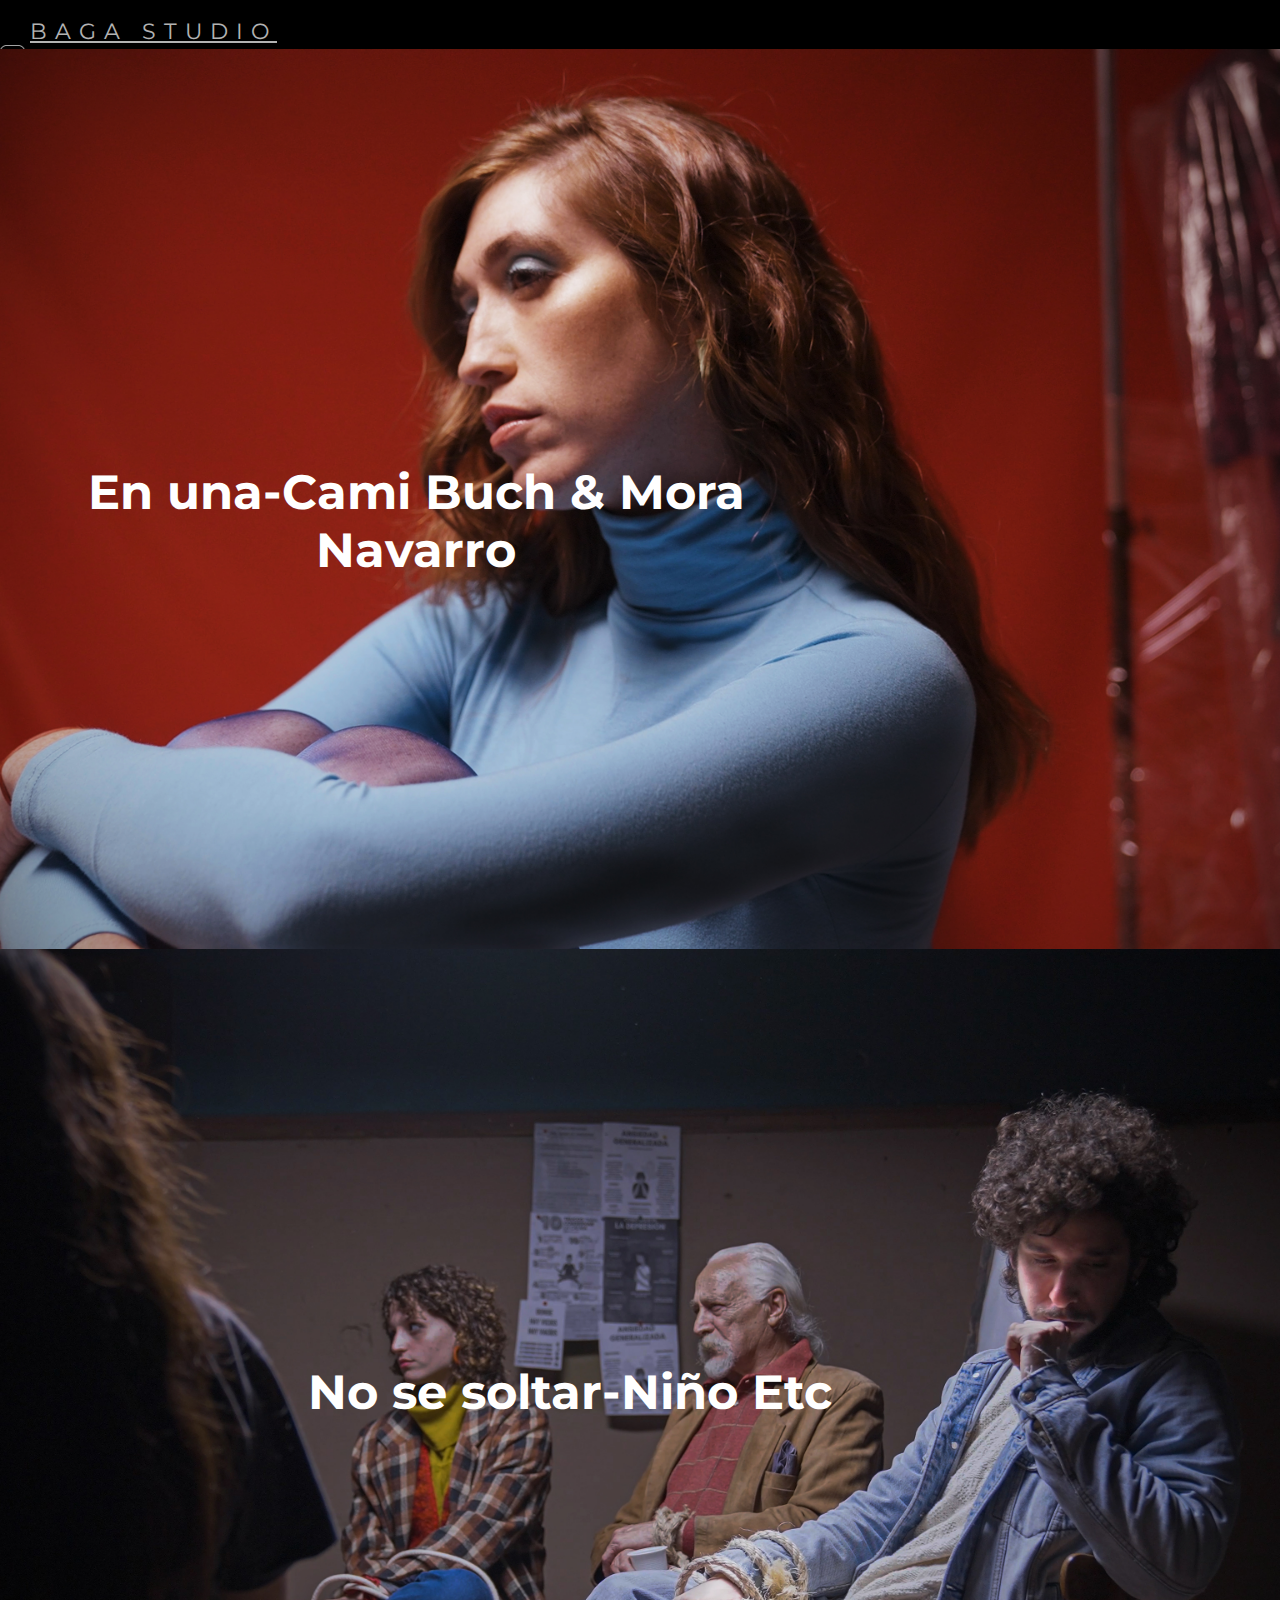
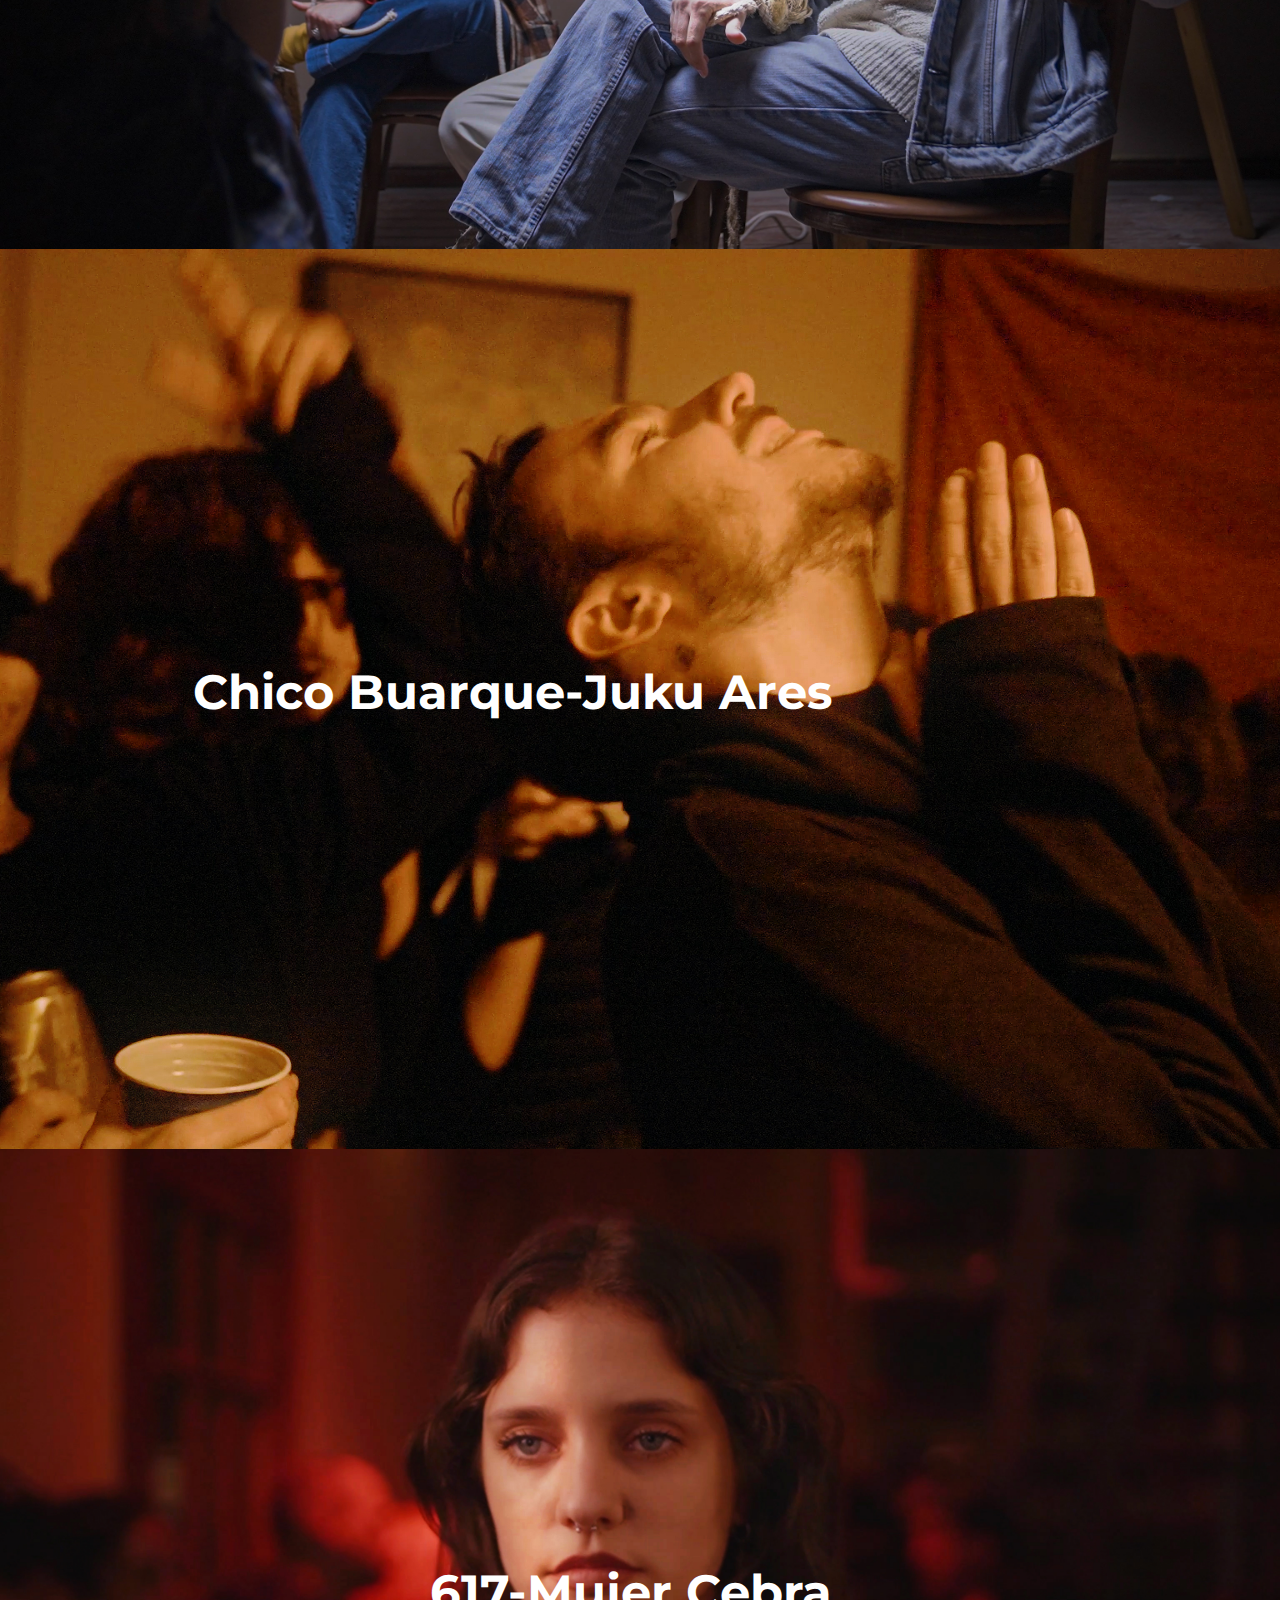
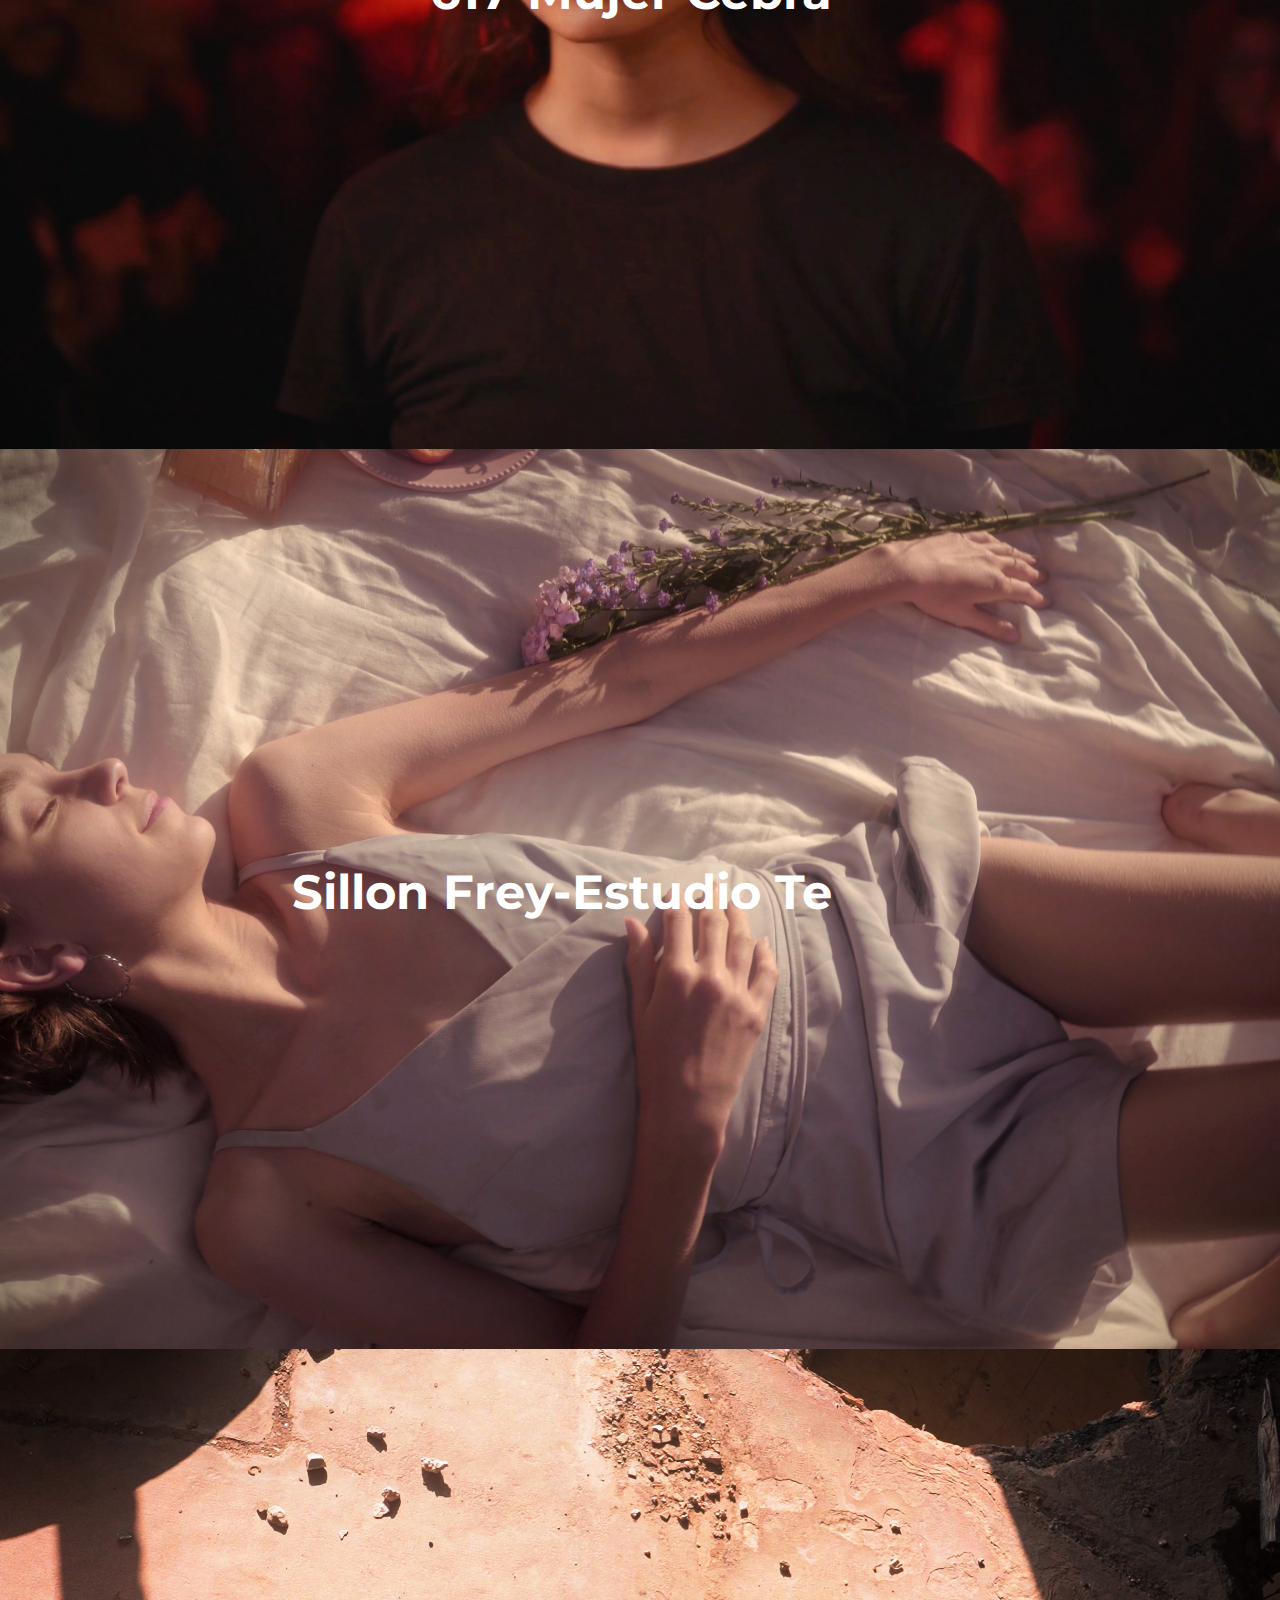
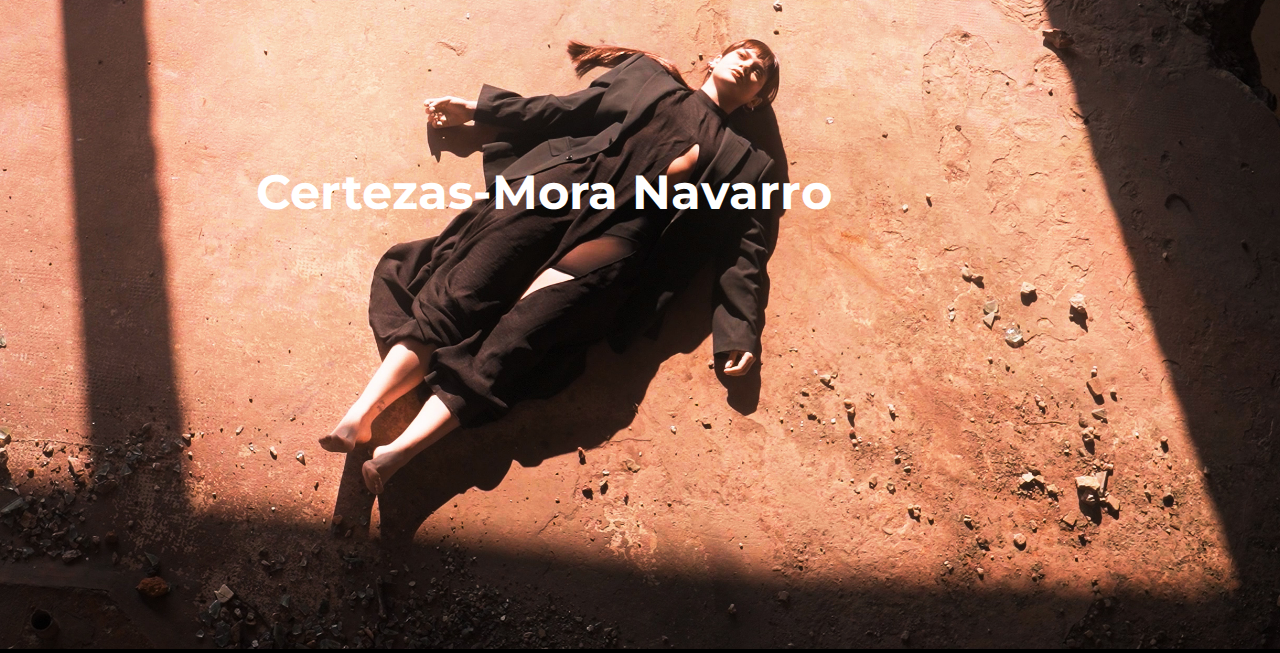
==== index.html @ 222ae303 "menu hr color size" ====
<!DOCTYPE html>
<html lang="en">

<head>
    <meta charset="UTF-8">
    <meta http-equiv="X-UA-Compatible" content="IE=edge">
    <meta name="viewport" content="width=device-width, initial-scale=1.0">
    <link href="https://cdn.jsdelivr.net/npm/bootstrap@5.1.3/dist/css/bootstrap.min.css" rel="stylesheet"
        integrity="sha384-1BmE4kWBq78iYhFldvKuhfTAU6auU8tT94WrHftjDbrCEXSU1oBoqyl2QvZ6jIW3" crossorigin="anonymous">
    <link rel="preconnect" href="https://fonts.googleapis.com">
    <link rel="preconnect" href="https://fonts.gstatic.com" crossorigin>
    <link href="https://cdn.jsdelivr.net/npm/bootstrap@5.1.3/dist/css/bootstrap.min.css" rel="stylesheet"
        integrity="sha384-1BmE4kWBq78iYhFldvKuhfTAU6auU8tT94WrHftjDbrCEXSU1oBoqyl2QvZ6jIW3" crossorigin="anonymous">

    <link rel="shortcut icon" href="./imagenes/BagaStudio_logo.png" type="image/x-icon">


    <link
        href="https://fonts.googleapis.com/css2?family=Macondo&family=Oswald:wght@200&family=Permanent+Marker&display=swap"
        rel="stylesheet">
    <link rel="preconnect" href="https://fonts.googleapis.com">
    <link rel="preconnect" href="https://fonts.gstatic.com" crossorigin>
    <link
        href="https://fonts.googleapis.com/css2?family=Josefin+Sans:ital,wght@0,100;0,200;0,300;0,500;0,600;0,700;1,100;1,200;1,300;1,400;1,500;1,600;1,700&family=Montserrat:wght@300&display=swap"
        rel="stylesheet">
    <link rel="stylesheet" href="./css/styles.css">



    <title>Baga Studio | Inicio </title>


    <img src="" alt="">

</head>

<body id="index__container__general" class="cuerpo">


    <div class="navBar" id="navBar__index">
        <nav class="navbar navbar-light  fixed-top">
            <div class="container-fluid ">
                <div>
                    <a id="anchor__bagaStudio__logo" class="navbar-brand baga font" href="./index.html">BAGA STUDIO</a>
                </div>

                <div class="derecha">
                    <a href="https://www.instagram.com/bagastuddio/" class="logo__insatagram__navbar" target="new"
                        title="Instagram Baga"><img src="./imagenes/instagram_logo.png" alt="Instagram" width="25"
                            height="25"></a>
                    <button class="navbar-toggler" type="button" data-bs-toggle="offcanvas"
                        data-bs-target="#offcanvasNavbar" aria-controls="offcanvasNavbar">
                        <span class="navbar-toggler-icon"></span>
                    </button>
                </div>
                <div class="offcanvas offcanvas-end" tabindex="-1" id="offcanvasNavbar"
                    aria-labelledby="offcanvasNavbarLabel">
                    <div id="btn-close__contenedor" class="offcanvas-header">

                        <button type="button" class="btn-close text-reset" data-bs-dismiss="offcanvas"
                            aria-label="Close"></button>
                    </div>
                    <div class="offcanvas-body">
                        <ul class="navbar-nav justify-content-end flex-grow-1 pe-3">
                            <li class="nav-item">
                                <a class="nav-link active text-underline-hover" aria-current="page"
                                    href="./index.html">Home</a>
                            </li>
                            <li class="nav-item">
                                <a class="nav-link active" href="./pages/works.html">Clips</a>
                            </li>
                            <li class="nav-item"><a class="nav-link active" href="./pages/shortfilms.html">Shotfilms</a>

                            </li>
                            <li class="nav-item">
                                <a class="nav-link active" href="./pages/aboutus.html">About Us</a>
                            </li>
                            <li class="nav-item">
                                <a class="nav-link active" href="./pages/contacto.html">Contact</a>
                            </li>
                        </ul>
                    </div>
                </div>
            </div>
        </nav>
    </div>







    <div id="carouselExampleControls" class="carousel slide container-fluid  carrousel__index__desaparecerMobile"
        data-bs-ride="carousel">
        <div id="index__carousel__container" class="carousel-inner">

            <div id="index__cards__container">

                <div id="index__imagenCarrousel__container" class="carousel-item active index__imagen__carrousel  ">
                    <img id="index__imagen__carrousel" src="./imagenesIndex/1-camibuch.jpg" alt="...">
                    <div id="carrouselItem__1">
                        <h5>En una-Cami Buch & Mora Navarro</h5>

                    </div>
                </div>


            </div>
        </div>


        <button class="carousel-control-prev" type="button" data-bs-target="#carouselExampleControls"
            data-bs-slide="prev">
            <span class="carousel-control-prev-icon" aria-hidden="true"></span>
            <span class="visually-hidden">Previous</span>
        </button>

        <button class="carousel-control-next" type="button" data-bs-target="#carouselExampleControls"
            data-bs-slide="next">
            <span class="carousel-control-next-icon" aria-hidden="true"></span>
            <span class="visually-hidden">Next</span>
        </button>
    </div>


    <!--Pagina del index para formato mobile-->

    <div class="index__mobileMain__container IndexexistoSoloParaMobile">
        <div class="index__logoMobile__container">
            <h1>BAGA STUDIO</h1>
        </div>

        <div class="index__mainMobile__container">
            <div>
                <hr size=6 class="index__menu__hr">
                <a href="./pages/works.html">
                    <p>CLIPS</p>
                </a>
                <hr size=6 class="index__menu__hr">
                <a href="./pages/shortfilms.html">
                    <p>SHORTFILMS</p>
                </a>
                <hr size=6 class="index__menu__hr">
                <a href="./pages/aboutus.html">
                    <p>ABOUT US</p>
                </a>
                <hr size=6 class="index__menu__hr">
                <a href="./pages/contacto.html">
                    <p>CONTACT</p>
                </a>
                <hr size=6 class="index__menu__hr">
                <div>
                    <div class="index_redesMobile_container-derecha">
                        <a href="https://www.instagram.com/bagastuddio/" class="logo_insatagramMobile_footer"
                            target="new" title="Instagram Baga"><img src="./imagenes/instagram_logo.png" alt="Instagram"
                                width="40" height="40"></a>
                    </div>
                </div>
            </div>
        </div>


    </div>


    <!--
<div id="carouselExampleControls" class="carousel slide" data-bs-ride="carousel">

        <div class="carousel-inner">
            <div  class="carousel-item active">
                <img src="./imagenes/EN UNA SIN SYNTH.00_08_26_02.Still004.jpg" class="d-block w-100 imagenes" alt="...">
                <div id="carrouselItem__1" class="carousel-caption d-none d-md-block ">
                    <div>
                        <h5><strong>En Una</strong></h5>
                        <p><em>Camila Buch</em></p>
                    </div>
                </div>
            </div>

            <div  class="carousel-item">
                <img src="./imagenes/C1843S03.00_04_03_23.Still058.jpg" class="d-block w-100 imagenes" alt="...">
                <div id="carrouselItem__2" class="carousel-caption d-none d-md-block ">
                    <h5><strong>Niño Etc</strong></h5>
                    <p><em>No se soltar</em> </p>
                </div>
            </div>

            <div  class="carousel-item">
                <img src="./imagenes/C1479_1.00_05_27_10.Still036.jpg" class="d-block w-100 imagenes" alt="...">
                <div id="carrouselItem__3" class="carousel-caption d-none d-md-block ">
                    <h5><strong class="textoimg">Atajo</strong></h5>
                    <p><em></em>Short Film</p>
                </div>
            </div>

            <div  class="carousel-item">
                <img src="./imagenes/WhatsApp Audio 2022-07-13 at 7.25.17 PM.00_01_22_21.Still043.jpg" class="d-block w-100 imagenes" alt="...">
                <div id="carrouselItem__4" class="carousel-caption d-none d-md-block ">

                    <h5><strong class="textoimg">Juku Ares</strong></h5>
                    <p><em>Chico Buarque</em></p>
                </div>
            </div>

            <div  class="carousel-item">
                <img src="./imagenes/MUJERCEBRA_CC3.00_00_01_10.Still001.jpg" class="d-block w-100 imagenes" alt="...">
                <div id="carrouselItem__5" class="carousel-caption d-none d-md-block ">

                    <h5><strong class="textoimg">Mujer Cebra</strong></h5>
                    <p><em>617</em></p>
                </div>
            </div>

            <div  class="carousel-item">
                <img src="./imagenes/y2mate.com - Gramatik  Muy Tranquilo Street Bangerz Vol 3_480p.00_00_31_18.Imagen fija012.jpg" class="d-block w-100 imagenes" alt="...">
                <div id="carrouselItem__6" class="carousel-caption d-none d-md-block ">

                    <h5><strong class="textoimg">Estudio Té</strong></h5>
                    <p><em>Sillon Frey</em></p>
                </div>
            </div>

            <div  class="carousel-item">
                <img src="./imagenes/IMG_6786.jpeg" class="d-block w-100 imagenes" alt="...">
                <div id="carrouselItem__7" class="carousel-caption d-none d-md-block ">

                    <h5><strong class="textoimg">Mora Navaro</strong></h5>
                    <p><em>Certezas</em></p>
                </div>
            </div>

        </div>

        <button class="carousel-control-prev" type="button" data-bs-target="#carouselExampleControls"
            data-bs-slide="prev">
            <span id="index__flechaIzquierda__carrousel" class="carousel-control-prev-icon" aria-hidden="true"></span>
            <span class="visually-hidden">Previous</span>
        </button>
        <button class="carousel-control-next" type="button" data-bs-target="#carouselExampleControls"
            data-bs-slide="next">
            <span id="index__flechaDerecha__carrousel" class="carousel-control-next-icon" aria-hidden="true"></span>
            <span class="visually-hidden">Next</span>
        </button>
    </div>




    -->

    <script src="https://cdn.jsdelivr.net/npm/bootstrap@5.1.3/dist/js/bootstrap.bundle.min.js"
        integrity="sha384-ka7Sk0Gln4gmtz2MlQnikT1wXgYsOg+OMhuP+IlRH9sENBO0LRn5q+8nbTov4+1p"
        crossorigin="anonymous"></script>
    <script src="./js/main.js"></script>
</body>

</html>
---- css/styles.css ----
@charset "UTF-8";
/*GENERALES*/
/*flechas del carousel*/
.works__container {
  position: relative;
  display: grid;
  grid-template-columns: 1fr;
  grid-template-rows: 0.05fr 0.05fr 1.5fr 0.05fr;
  grid-auto-columns: 1fr;
  gap: 0px 0px;
  grid-auto-flow: row;
  grid-template-areas: "navBar" "works__nombresDeArtistas__container" "works__imagenes__container" "works__footer";
}

.shortfilms__container {
  display: grid;
  grid-template-columns: 1fr;
  grid-template-rows: 0.3fr 0.3fr 2.5fr;
  grid-auto-columns: 1fr;
  gap: 0px 0px;
  grid-auto-flow: row;
  grid-template-areas: "navBar__container" "shortfilms__title__container" "shortfilms__videos__container";
}

.navBar__container {
  grid-area: navBar__container;
}

.shortfilms__title__container {
  grid-area: shortfilms__title__container;
}

.shortfilms__videos__container {
  display: grid;
  grid-template-columns: 2.5fr;
  grid-template-rows: 1fr 1fr;
  gap: 0px 0px;
  grid-auto-flow: row;
  grid-template-areas: "shortfilms__video1__container" "shortfilms__video2__container";
  grid-area: shortfilms__videos__container;
  justify-items: center;
}

.shortfilms__video1__container {
  display: grid;
  grid-template-columns: 1fr 1fr 1fr;
  grid-template-rows: 1fr 1fr 1fr;
  gap: 0px 0px;
  grid-auto-flow: row;
  grid-template-areas: "video1__image__container video1__image__container video1__image__container" "video1__image__container video1__image__container video1__image__container" "video1__sinopsis__container video1__sinopsis__container video1__sinopsis__container";
  grid-area: shortfilms__video1__container;
}

.video1__image__container {
  grid-area: video1__image__container;
}

.video1__sinopsis__container {
  grid-area: video1__sinopsis__container;
}

.shortfilms__video2__container {
  display: grid;
  grid-template-columns: 1fr 1fr 1fr;
  grid-template-rows: 1fr 1fr 1fr;
  gap: 0px 0px;
  grid-auto-flow: row;
  grid-template-areas: "video2__image__container video2__image__container video2__image__container" "video2__image__container video2__image__container video2__image__container" "video2__sinopsis__container video2__sinopsis__container video2__sinopsis__container";
  grid-area: shortfilms__video2__container;
}

.video2__image__container {
  grid-area: video2__image__container;
}

.video2__sinopsis__container {
  grid-area: video2__sinopsis__container;
}

.shortfilms__margin__left {
  grid-area: shortfilms__margin__left;
}

.shortfilms__margin__right {
  grid-area: shortfilms__margin__right;
}

.navbar-light .navbar-toggler {
  border-color: transparent;
}

.navbar-toggler:focus {
  text-decoration: none;
  outline: 0;
  box-shadow: 0 0 0 0.0rem;
}

.offcanvas {
  position: fixed;
  bottom: 0;
  z-index: 1045;
  display: flex;
  flex-direction: column;
  max-width: 100%;
  visibility: hidden;
  background-color: rgba(0, 0, 0, 0.01);
  background-clip: padding-box;
  outline: 0;
  transition: transform .3s ease-in-out;
}

.navbar-nav {
  align-items: flex-end;
}

.fondo {
  background-color: black;
}

.offcanvas-end {
  border-left: none;
}

.offcanvas-backdrop.show {
  opacity: .9;
}

.derecha {
  display: flex;
  align-items: center;
}

.navbar-brand {
  z-index: 100;
}

.navbar {
  background-color: black;
  opacity: 70%;
}

#btn-close__contenedor {
  position: relative;
}

#index__imagenCarrousel__container {
  position: relative;
}

#index__imagenCarrousel__container div {
  position: absolute;
  top: 46%;
  right: 35%;
  text-align: center;
  cursor: pointer;
}

#carouselExampleControls {
  margin-top: -25px;
  padding: 0;
}

#index__cards__container {
  margin: 0;
  padding: 0;
  width: 100vw;
  height: 100vh;
}

#index__imagenCarrousel__container {
  width: 100vw;
  height: 100vh;
  margin-top: 0;
}

#index__imagen__carrousel {
  width: 100%;
  height: 100%;
  object-fit: cover;
}

.carousel-caption {
  position: absolute;
  right: 15%;
  bottom: 1.25rem;
  left: 38%;
  top: 38%;
  padding-top: 1.25rem;
  padding-bottom: 10.12rem;
  text-align: center;
  cursor: pointer;
  width: 25%;
  height: 15%;
}

.cuerpo {
  background-color: black;
}

.works__nombresDeArtistas__container {
  display: flex;
  justify-content: center;
  align-items: baseline;
  grid-area: works__nombresDeArtistas__container;
}

.works__nombresDeArtistas__container div {
  width: 40%;
  margin-top: 60px;
  margin-bottom: 20px;
}

.works__coversVideos__container {
  grid-area: works__coversVideos__container;
  display: flex;
  flex-wrap: wrap;
}

#imagenes__container {
  display: flex;
  flex-wrap: wrap;
  justify-content: center;
  align-items: center;
}

.centrar__imagenes__container {
  display: flex;
  flex-wrap: wrap;
  justify-content: center;
  align-items: center;
}

.card__container {
  width: 50%;
  height: 300px;
  background-color: black;
  position: relative;
  border: solid black 1px;
  cursor: pointer;
}

.card__info {
  position: absolute;
  top: 45%;
  right: 40%;
  cursor: pointer;
  text-align: center;
  width: 60%;
}

.video__container {
  position: relative;
}

.works__footer {
  color: black;
  text-align: center;
}

.shortFilms__body {
  position: relative;
}

.shortfilms__carrousel__container {
  position: absolute;
  width: 85%;
  top: 12%;
  right: 6%;
}

.shortfilms__container {
  background-color: black;
}

.shortfilms__video1__container {
  display: flex;
  flex-direction: column;
  position: relative;
  width: 90%;
  background: url("../imagenes/dark-circles.png");
  border-radius: 10px;
  margin-bottom: 50px;
}

.video1__image__container {
  display: flex;
  justify-content: center;
  align-items: center;
  width: 100%;
  cursor: pointer;
}

.video1__image__container img:hover {
  opacity: 40%;
  transition: ease-in-out 0.7s;
}

.shortfilms__premios__container {
  display: flex;
  justify-content: space-between;
  align-items: center;
  position: absolute;
  top: 0%;
  left: 2%;
  width: 95%;
}

.video1__titulo__container {
  position: absolute;
  top: 60%;
  right: 82%;
  letter-spacing: 5px;
}

.video1__sinopsis__container {
  display: flex;
  justify-content: center;
  align-items: center;
  margin-top: 30px;
  margin-bottom: 30px;
}

.video1__sinopsis__container p {
  width: 80%;
  color: gainsboro;
  font-family: "Montserrat";
  text-align: center;
  margin-top: 20px;
}

.shortfilms__video2__container {
  display: flex;
  flex-direction: column;
  position: relative;
  width: 90%;
  background: url("../imagenes/dark-circles.png");
  border-radius: 10px;
}

.video2__image__container {
  display: flex;
  justify-content: center;
  align-items: center;
  width: 100%;
  cursor: pointer;
}

.video2__image__container img:hover {
  opacity: 40%;
  transition: ease-in-out 0.7s;
}

.video2__titulo__container {
  position: absolute;
  top: 55%;
  right: 90%;
  letter-spacing: 5px;
}

.video2__sinopsis__container {
  display: flex;
  justify-content: center;
  align-items: center;
  margin-top: 20px;
  margin-bottom: 20px;
}

.video2__sinopsis__container p {
  width: 80%;
  color: gainsboro;
  font-family: "Montserrat";
  text-align: center;
  margin-top: 20px;
}

/*

#shortfilms__imagenesCarrousel__container{
    padding-top: 80px;
    cursor: pointer;
}

.carrousel-captionCortos{
    position:relative;
}

.shortfilms__premios__container{
    display:flex;
    position: absolute;
    top: -30px; right: 20%;
}

.shortfilms__premios__container div{
    display:flex;
    justify-content:center;
    align-items:center;
}

#carrouselItem__1 .imagenesCortosh5{
    position:absolute;
    top:48%;right:70%;
}

#carrouselItem__1 .textoCortos {
    position:absolute;
    bottom:0%;left:25%;;
    width:60%;
    text-align: center;
}

#carrouselItem__2 .imagenesCortosh5{
    position:absolute;
    top:48%;right:70%;
}

#carrouselItem__2 .textoCortos {
    position:absolute;
    bottom:0%;left:25%;
    width:60%;
    text-align: center;
}
*/
.navbar-light .navbar-toggler {
  border-color: transparent;
}

#aboutUs__tituloYtexto__container {
  margin-top: 8rem;
  display: flex;
  flex-direction: column;
  align-items: center;
}

#aboutUs__titulo__container {
  width: 30%;
  text-align: center;
  margin-top: -20px;
  margin-left: -1018px;
}

#aboutUs__texto__container {
  width: 30%;
  text-align: center;
  margin-top: 100px;
}

#contactUs__information__container {
  display: flex;
  flex-direction: column;
  justify-content: center;
  align-items: center;
  margin-top: 100px;
}

* {
  margin: 0;
  padding: 0;
}

/*Cruz del menu desplegable*/
.offcanvas-header .btn-close {
  padding: 0.5rem 0.5rem;
  margin-top: 0rem;
  margin-right: -0.5rem;
  margin-bottom: -0.5rem;
}

#anchor__bagaStudio__logo {
  margin-left: 30px;
}

.navbar-nav {
  margin-top: 10px;
}

.row1 > * {
  flex-shrink: 0;
  max-width: 100%;
  padding-right: calc(var(--bs-gutter-x) * .5);
  padding-left: calc(var(--bs-gutter-x) * .5);
  margin-top: var(--bs-gutter-y);
}

.roww > * {
  flex-shrink: 0;
  max-width: 100%;
  padding-right: calc(var(--bs-gutter-x) * .5);
  padding-left: calc(var(--bs-gutter-x) * .5);
  margin-top: var(--bs-gutter-y);
}

#index__flechaIzquierda__carrousel {
  margin-left: -250px;
}

#index__flechaDerecha__carrousel {
  margin-right: -210px;
}

.works__nombresDeArtistas__container div h2 {
  margin-top: -15px;
  margin-left: -260px;
}

.works__footer {
  margin-top: 20px;
}

.shortfilms__title__container {
  margin-top: 50px;
  margin-left: 50px;
}

/*

.contendor__TituloCortos {
    margin-top: 100px;
}

.cortos__img__marginT {
    margin-top: 150px;
    margin-bottom: 150px;
}

#shortfilms__imagenesCarrousel__container{
    padding-top: 80px;
}

.shortfilms__premios__container div{
    padding-left: 50px;
}

#shortfilms__flechaIzquierda__carrousel{
    margin-left: -110px;
    margin-bottom: -120px;
}

#shortfilms__flechaDerecha__carrousel {
    margin-right: -110px;
    margin-bottom: -120px;
}

*/
.aboutUs__tituloYtexto__container {
  margin-top: 150px;
  margin-left: 250px;
  margin-right: 280px;
}

.contacto {
  margin-top: 100px;
}

.contenedorinfo {
  padding-left: 330px;
  margin-top: 15px;
}

.font {
  font-family: "Montserrat";
}

#anchor__bagaStudio__logo {
  color: white;
}

#index__imagenCarrousel__container div h5 {
  font-family: "Montserrat";
  color: white;
  font-size: 3rem;
  text-align: center;
}

/*
#index__imagenCarrousel__container div p em{
    font-family: "Montserrat";
    color:white;
    font-size: 2rem;
    text-align: center;
}
*/
.works__nombresDeArtistas__container div h2 {
  font-family: "Montserrat";
  font-size: 40px;
  color: #850808;
  letter-spacing: 8px;
  font-weight: 300;
}

.card__info h3 {
  font-family: "Montserrat";
  color: white;
  cursor: pointer;
  font-size: 2rem;
}

/*
.card__info p{
    .card__info h3{
        font-family: "Montserrat";
        color:white;
        cursor:pointer;
        font-size: 1.8rem;
    }
}
*/
.shortfilms__titulo {
  font-size: 40px;
  font-family: "Montserrat";
  color: #850808;
  letter-spacing: 8px;
  padding-top: 70px;
}

.video1__titulo__container h5 strong {
  font-family: "Montserrat";
  color: #850808;
  font-size: 3rem;
}

.video2__titulo__container h5 strong {
  font-family: "Montserrat";
  color: #850808;
  font-size: 3rem;
}

/*
#carrouselItem__1 .imagenesCortosh5{
    font-family: "Montserrat";
    color:$colorTipografiaTitulosDeSeccion;
}

#carrouselItem__2 .imagenesCortosh5{
    font-family: "Montserrat";
    color:$colorTipografiaTitulosDeSeccion;
}

#carrouselItem__3 .imagenesCortosh5{
    font-family: "Montserrat";
    color:$colorTipografiaTitulosDeSeccion;
}

#carrouselItem__4 .imagenesCortosh5{
    font-family: "Montserrat";
    color:$colorTipografiaTitulosDeSeccion;
}

.imagenesCortosh5 strong {
    font-family: "Montserrat";
}

*/
.baga {
  font-size: 22px;
  letter-spacing: 8px;
}

#aboutUs__titulo__container h2 {
  padding-top: 0px;
  padding-left: 0px;
  letter-spacing: 8px;
  font-size: 40px;
  font-family: "Montserrat";
  color: #850808;
}

.contacto__titulo {
  font-family: "Montserrat";
  letter-spacing: 8px;
  font-size: 40px;
  color: #850808;
  padding-top: 70px;
  padding-left: 300px;
}

a p {
  color: white;
}

.navbar-light .navbar-nav .nav-link.active,
.navbar-light .navbar-nav .show > .nav-link {
  color: white;
  font-size: 20px;
}

.navbar-light .navbar-nav .nav-link {
  color: white;
  font-size: 20px;
  font-family: "Montserrat";
}

.carousel-caption {
  color: #fff;
  font-family: "Montserrat";
  font-size: 40px;
}

#index__imagenCarrousel__container div p {
  font-family: "Montserrat";
  color: white;
  font-size: 3rem;
}

.card__info {
  font-size: medium;
  color: white;
  font-family: "Montserrat";
}

.card__info p {
  font-family: "Montserrat";
  color: white;
  cursor: pointer;
  font-size: 2rem;
}

.works__footer {
  font-family: "Montserrat";
}

.textoOficialSelection__shortfilms {
  font-family: "Montserrat";
  color: white;
  font-size: 20px;
}

#aboutUs__texto__container p {
  font-family: "Montserrat";
  font-size: 1rem;
  color: aliceblue;
}

.contenedorinfo {
  line-height: 1.2;
}

.contenedorinfo--itemC {
  color: aliceblue;
  font-size: 1rem;
  font-family: "Montserrat";
  list-style-type: none;
  text-decoration: none;
}

#btnCerrar {
  position: absolute;
  top: 25px;
  left: 30px;
  width: 20px;
  height: 10px;
  font-size: 2.3rem;
  color: #D4D4D4;
  font-weight: lighter;
  background-color: transparent;
  border: transparent solid 2px;
}

.navbar-light .navbar-toggler-icon {
  background-image: url(../imagenes/Hamburgesa.png);
}

.btn-close {
  background: url(../imagenes/X.png);
  background-size: cover;
  height: 5px;
  width: 5px;
  position: absolute;
  top: 20px;
  right: 200px;
}

.imagen__container {
  width: 100%;
  height: 100%;
}

.card__container .imagen__container img {
  width: 100%;
  height: 100%;
  border-radius: 10px;
}

.image-view {
  position: fixed;
  top: 0;
  height: 100vh;
  background: rgba(0, 0, 0, 0.8);
  width: 100%;
  display: none;
}

.image-box {
  width: 70vw;
  height: 80vh;
  position: fixed;
  top: 57%;
  left: 50%;
  transform: translate(-50%, -50%);
  /*background: tomato;*/
  display: none;
}

#prev-btn, #next-btn {
  width: 0;
  height: 0;
  border-top: 20px solid transparent;
  border-bottom: 20px solid transparent;
  position: absolute;
  top: 50%;
  transform: translateY(-50%);
  transition: all 0.5s ease;
  cursor: pointer;
}

#prev-btn {
  border-right: 40px solid grey;
  left: -50px;
}

#next-btn {
  border-left: 40px solid grey;
  right: -50px;
}

#next-btn:hover, #prev-btn:hover {
  opacity: 0.6;
}

.imagenesCortos {
  width: 100%;
  height: 50vh;
  object-fit: cover;
}

.shortfilms__premios__container div img {
  width: 200px;
  height: 190px;
}

.shortfilms__carousel__image {
  width: 100%;
  height: 500px;
  z-index: 100;
}

.video__container {
  width: 100vw;
  height: 100vh;
}

.video__index__container {
  width: 100vw;
  height: 100vh;
  margin-top: -30px;
}

.video1__index__container {
  width: 100vw;
  height: 100vh;
  margin-top: -30px;
}

.video__index__container video {
  width: 100%;
  height: 100%;
  margin-top: -15px;
}

.video1__index__container video {
  width: 100%;
  height: 100%;
  margin-top: 7px;
}

.video__container video {
  width: 100%;
  height: 100%;
  margin-bottom: -7px;
}

.offcanvas-header {
  padding: 1.95rem 1rem;
}

.card__container .imagen__container img:hover {
  opacity: 50%;
  transition: ease 0.9s;
}

.desaparecer {
  display: none;
}

.nublar {
  opacity: 10%;
}

.achicar {
  height: 0px;
}

#btnCerrar:hover {
  color: #F2F2F2;
}

@media (max-width: 400px) {
  .navbar > .container, .navbar > .container-fluid, .navbar > .container-lg, .navbar > .container-md, .navbar > .container-sm, .navbar > .container-xl, .navbar > .container-xxl {
    flex-direction: column;
  }
}

/*margenes de las flechas del carrousel*/
@media (max-width: 1400px) {
  #index__flechaIzquierda__carrousel {
    margin-left: -100px;
  }
}

@media (max-width: 1200px) {
  #index__flechaIzquierda__carrousel {
    margin-left: -70px;
  }
}

@media (max-width: 1024px) {
  #index__flechaIzquierda__carrousel {
    margin-left: -50px;
  }
}

@media (max-width: 768px) {
  #index__flechaIzquierda__carrousel {
    margin-left: -40px;
  }
}

@media (max-width: 1400px) {
  #index__flechaDerecha__carrousel {
    margin-right: -100px;
  }
}

@media (max-width: 1200px) {
  #index__flechaDerecha__carrousel {
    margin-right: -70px;
  }
}

@media (max-width: 1024px) {
  #index__flechaDerecha__carrousel {
    margin-right: -50px;
  }
}

@media (max-width: 768px) {
  #index__flechaDerecha__carrousel {
    margin-right: -40px;
  }
}

/*carrousel caption general posicion*/
@media (max-width: 1200px) {
  .carousel-caption {
    right: 10%;
    left: 40%;
  }
}

/*titulo de las imagenes*/
@media (max-width: 1200px) {
  .h5,
  h5 {
    font-size: 2.5rem;
  }
}

@media (max-width: 1024px) {
  .h5,
  h5 {
    font-size: 2.2rem;
  }
}

/*caption de camila bunch para centarlo sobre el titulo*/
@media (max-width: 1400px) {
  #carrouselItem__1 p {
    width: 140%;
  }
}

/*carrousel caption tamaños*/
@media (max-width: 1200px) {
  .carousel-caption {
    font-size: 35px;
  }
}

@media (max-width: 1024px) {
  .carousel-caption {
    font-size: 30px;
  }
}

/*Video pop up de carrousel*/
/*
@media (max-width:1200px) {
    .video__container__index video{
        width: 100%;
        min-height: 890px;
        margin-top: 0px;
        margin-bottom: -10px;
    }
}
*/
/*Video pop up de imagen*/
@media (max-width: 1300px) {
  .video__index__container video {
    margin-top: -25px;
  }
}

@media (max-width: 769px) {
  .works__container {
    position: relative;
    display: grid;
    grid-template-columns: 1fr;
    grid-template-rows: 0.05fr 0.05fr 3fr 0.1fr;
    grid-auto-columns: 1fr;
    gap: 0px 0px;
    grid-auto-flow: row;
    grid-template-areas: "navBar" "works__nombresDeArtistas__container" "works__imagenes__container" "works__footer";
  }
}

@media (max-width: 401px) {
  .works__container {
    position: relative;
    display: grid;
    grid-template-columns: 1fr;
    grid-template-rows: 0.05fr 0.15fr 3fr 0.1fr;
    grid-auto-columns: 1fr;
    gap: 0px 0px;
    grid-auto-flow: row;
    grid-template-areas: "navBar" "works__nombresDeArtistas__container" "works__imagenes__container" "works__footer";
  }
}

@media (max-width: 1200px) {
  .works__container {
    margin-bottom: 0px;
  }
}

@media (max-width: 769px) {
  .works__nombresDeArtistas__container div {
    margin-top: 70px;
  }
}

/*tamaño cards*/
@media (max-width: 1200px) {
  .card__container {
    width: 50%;
    height: 250px;
  }
}

@media (max-width: 1000px) {
  .card__container {
    width: 50%;
    display: flex;
    justify-content: center;
  }
}

@media (max-width: 769px) {
  .card__container {
    width: 100%;
    display: flex;
    justify-content: center;
  }
  .card__container .imagen__container img {
    width: 100%;
    height: 100%;
    border-radius: 10px;
    object-fit: cover;
  }
}

/*titulo*/
@media (max-width: 1551px) {
  .works__nombresDeArtistas__container div h2 {
    margin-left: -395px;
  }
}

@media (max-width: 1501px) {
  .works__nombresDeArtistas__container div h2 {
    margin-left: -375px;
  }
}

@media (max-width: 1451px) {
  .works__nombresDeArtistas__container div h2 {
    margin-left: -360px;
  }
}

@media (max-width: 1400px) {
  .works__nombresDeArtistas__container div h2 {
    margin-left: -345px;
  }
}

@media (max-width: 1351px) {
  .works__nombresDeArtistas__container div h2 {
    margin-left: -330px;
  }
}

@media (max-width: 1301px) {
  .works__nombresDeArtistas__container div h2 {
    margin-left: -315px;
  }
}

@media (max-width: 1251px) {
  .works__nombresDeArtistas__container div h2 {
    margin-left: -300px;
  }
}

@media (max-width: 1200px) {
  .works__nombresDeArtistas__container div h2 {
    margin-left: -285px;
  }
}

@media (max-width: 1151px) {
  .works__nombresDeArtistas__container div h2 {
    margin-left: -270px;
  }
}

@media (max-width: 1101px) {
  .works__nombresDeArtistas__container div h2 {
    margin-left: -255px;
  }
}

@media (max-width: 1151px) {
  .works__nombresDeArtistas__container div h2 {
    margin-left: -240px;
  }
}

@media (max-width: 1025px) {
  .works__nombresDeArtistas__container div h2 {
    margin-left: -230px;
    font-size: 35px;
  }
}

@media (max-width: 1001px) {
  .works__nombresDeArtistas__container div h2 {
    margin-left: -220px;
  }
}

@media (max-width: 993px) {
  .works__nombresDeArtistas__container div h2 {
    margin-left: -215px;
  }
}

@media (max-width: 951px) {
  .works__nombresDeArtistas__container div h2 {
    margin-left: -205px;
  }
}

@media (max-width: 901px) {
  .works__nombresDeArtistas__container div h2 {
    margin-left: -195px;
    font-size: 30px;
  }
}

@media (max-width: 851px) {
  .works__nombresDeArtistas__container div h2 {
    margin-left: -180px;
  }
}

@media (max-width: 801px) {
  .works__nombresDeArtistas__container div h2 {
    margin-left: -165px;
  }
}

@media (max-width: 769px) {
  .works__nombresDeArtistas__container div h2 {
    margin-left: -155px;
  }
}

@media (max-width: 701px) {
  .works__nombresDeArtistas__container div h2 {
    margin-left: -135px;
  }
}

@media (max-width: 651px) {
  .works__nombresDeArtistas__container div h2 {
    margin-left: -120px;
  }
}

@media (max-width: 601px) {
  .works__nombresDeArtistas__container div h2 {
    font-size: 35px;
    margin-left: -105px;
  }
}

@media (max-width: 551px) {
  .works__nombresDeArtistas__container div h2 {
    margin-left: -90px;
  }
}

@media (max-width: 501px) {
  .works__nombresDeArtistas__container div h2 {
    font-size: 30px;
    margin-left: -70px;
  }
}

@media (max-width: 451px) {
  .works__nombresDeArtistas__container div h2 {
    font-size: 30px;
    margin-left: -60px;
  }
}

@media (max-width: 401px) {
  .works__nombresDeArtistas__container div h2 {
    margin-left: -15px;
  }
}

@media (max-width: 351px) {
  .works__nombresDeArtistas__container div h2 {
    margin-left: -23px;
  }
}

/*posicion titulo de cards*/
@media (max-width: 1400px) {
  .card__info {
    top: 45%;
    right: 10%;
    width: 80%;
  }
}

@media (max-width: 1200px) {
  .card__info {
    top: 45%;
    right: 20%;
    width: 60%;
  }
}

@media (max-width: 600px) {
  .card__info h3 {
    font-size: 1.3rem;
  }
}

@media (max-width: 500px) {
  .card__info h3 {
    font-size: 1.3rem;
  }
}

@media (max-width: 401px) {
  .card__info h3 {
    font-size: 15px;
  }
}

/*videos pop up*/
/*
@media (max-width:1200px) {
    .video__container video{
    width: 100%;
    min-height: 850px;
    margin-top: -33px;
    object-fit: cover;
}
}
*/
@media (max-width: 1400px) {
  .shortfilms__titulo {
    font-size: 40px;
    color: #850808;
    letter-spacing: 8px;
    padding-top: 4px;
  }
}

@media (max-width: 600px) {
  .shortfilms__titulo {
    font-size: 35px;
  }
}

@media (max-width: 600px) {
  .video1__titulo__container h5 strong {
    font-size: 2rem;
  }
  .video2__titulo__container h5 strong {
    font-size: 2rem;
  }
}

@media (max-width: 480px) {
  .video1__titulo__container h5 strong {
    font-size: 1.5rem;
  }
  .video2__titulo__container h5 strong {
    font-size: 1.5rem;
  }
}

@media (max-width: 500px) {
  .shortfilms__titulo {
    margin-top: -35px;
    font-size: 30px;
  }
  .shortfilms__videos__container {
    margin-top: -13px;
  }
}

@media (max-width: 450px) {
  .shortfilms__titulo {
    margin-top: -40px;
    margin-left: -20px;
  }
}

@media (max-width: 400px) {
  .shortfilms__titulo {
    margin-top: -30px;
    margin-left: 16px;
  }
}

@media (max-width: 390px) {
  .shortfilms__titulo {
    margin-left: 13px;
  }
}

@media (max-width: 380px) {
  .shortfilms__titulo {
    margin-left: 4px;
  }
}

@media (max-width: 370px) {
  .shortfilms__titulo {
    margin-left: 0px;
  }
}

@media (max-width: 360px) {
  .shortfilms__titulo {
    margin-left: -5px;
  }
}

@media (max-width: 350px) {
  .shortfilms__titulo {
    margin-left: -10px;
  }
}

@media (max-width: 340px) {
  .shortfilms__titulo {
    margin-left: -15px;
  }
}

@media (max-width: 330px) {
  .shortfilms__titulo {
    margin-left: -20px;
  }
}

@media (max-width: 320px) {
  .shortfilms__titulo {
    margin-left: -25px;
  }
}

/*titulo de lo cortometrjes*/
@media (max-width: 1400px) {
  #carrouselItem__2 .imagenesCortosh5 {
    top: 48%;
    left: 10%;
  }
  #carrouselItem__2 .textoCortos {
    position: absolute;
    bottom: 0%;
    left: 20%;
    width: 60%;
    text-align: center;
  }
}

/*Imagenes principales de los cortos*/
@media (max-width: 1000px) {
  .imagenesCortos {
    width: 100%;
    height: 100%;
  }
}

@media (max-width: 400px) {
  .imagenesCortos {
    width: 393px;
    height: 290px;
    object-fit: cover;
  }
}

@media (max-width: 390px) {
  .imagenesCortos {
    width: 385px;
    height: 287px;
  }
}

@media (max-width: 385px) {
  .imagenesCortos {
    width: 380px;
  }
}

@media (max-width: 380px) {
  .imagenesCortos {
    width: 375px;
  }
}

@media (max-width: 375px) {
  .imagenesCortos {
    width: 370px;
  }
}

@media (max-width: 370px) {
  .imagenesCortos {
    width: 365px;
  }
}

@media (max-width: 365px) {
  .imagenesCortos {
    width: 360px;
  }
}

@media (max-width: 360px) {
  .imagenesCortos {
    width: 355px;
  }
}

@media (max-width: 355px) {
  .imagenesCortos {
    width: 350px;
  }
}

@media (max-width: 350px) {
  .imagenesCortos {
    width: 345px;
  }
}

@media (max-width: 345px) {
  .imagenesCortos {
    width: 340px;
  }
}

@media (max-width: 340px) {
  .imagenesCortos {
    width: 335px;
  }
}

@media (max-width: 335px) {
  .imagenesCortos {
    width: 330px;
  }
}

@media (max-width: 325px) {
  .imagenesCortos {
    width: 320px;
  }
}

@media (max-width: 325px) {
  .imagenesCortos {
    width: 320px;
  }
}

/*acomodado de las sinopsis de los cortos*/
@media (max-width: 1400px) {
  #carrouselItem__1 div p {
    top: 70%;
    margin-left: -70px;
  }
}

/*carrousel de imagenes*/
@media (max-width: 1400px) {
  .image-box {
    height: 55vh;
    width: 90vw;
  }
}

@media (max-width: 992px) {
  .image-box {
    height: 55vh;
  }
}

@media (max-width: 992px) {
  .image-box {
    height: 55vh;
  }
}

@media (max-width: 992px) {
  .image-box {
    height: 55vh;
  }
}

@media (max-width: 1300px) {
  .video1__titulo__container {
    right: 81%;
  }
  .video2__titulo__container {
    right: 89%;
  }
}

@media (max-width: 1200px) {
  .video1__titulo__container {
    right: 80%;
  }
  .video2__titulo__container {
    right: 88%;
  }
}

@media (max-width: 1100px) {
  .video1__titulo__container {
    right: 78%;
  }
  .video2__titulo__container {
    right: 86%;
  }
}

@media (max-width: 1000px) {
  .video1__titulo__container {
    right: 75%;
  }
  .video2__titulo__container {
    right: 85.5%;
    top: 43%;
  }
}

@media (max-width: 900px) {
  .video1__titulo__container {
    right: 73%;
  }
  .video2__titulo__container {
    right: 84%;
    top: 41%;
  }
}

@media (max-width: 850px) {
  .video1__titulo__container {
    right: 70%;
  }
  .video2__titulo__container {
    right: 81%;
  }
}

@media (max-width: 800px) {
  .video1__titulo__container {
    right: 68%;
  }
  .video2__titulo__container {
    right: 82%;
    top: 38%;
  }
}

@media (max-width: 771px) {
  .video2__titulo__container {
    right: 81%;
    top: 36%;
  }
}

@media (max-width: 768px) {
  .video1__titulo__container {
    position: absolute;
    top: 50%;
    right: 61%;
  }
  .video2__titulo__container {
    position: absolute;
    top: 36%;
    right: 76%;
  }
  .shortfilms__premios__container {
    display: flex;
    justify-content: space-between;
    align-items: flex-end;
    position: absolute;
    top: 0%;
    left: 2%;
    width: 95%;
    flex-direction: column;
  }
}

@media (max-width: 700px) {
  .video2__titulo__container {
    right: 76%;
    top: 33%;
  }
}

@media (max-width: 600px) {
  .video2__titulo__container {
    right: 76%;
    top: 32%;
  }
}

@media (max-width: 580px) {
  .video2__titulo__container {
    right: 82%;
    top: 30%;
  }
}

@media (max-width: 550px) {
  .video2__titulo__container {
    right: 80%;
    top: 27%;
  }
}

@media (max-width: 480px) {
  .video2__titulo__container {
    right: 81%;
    top: 25%;
  }
}

@media (max-width: 593px) {
  .video1__titulo__container {
    position: absolute;
    top: 47%;
    right: 68%;
  }
}

@media (max-width: 550px) {
  .video1__titulo__container {
    position: absolute;
    top: 45%;
    right: 65%;
  }
}

@media (max-width: 550px) {
  .video1__titulo__container {
    position: absolute;
    top: 42%;
    right: 62%;
  }
}

@media (max-width: 480px) {
  .video1__titulo__container {
    position: absolute;
    top: 40%;
    right: 67%;
  }
}

@media (max-width: 750px) {
  .shortfilms__premios__container div img {
    width: 180px;
    height: 170px;
  }
  .textoOficialSelection__shortfilms {
    font-size: 18px;
  }
}

@media (max-width: 680px) {
  .shortfilms__premios__container div img {
    width: 170px;
    height: 160px;
  }
  .textoOficialSelection__shortfilms {
    font-size: 18px;
  }
}

@media (max-width: 640px) {
  .shortfilms__premios__container div img {
    width: 160px;
    height: 150px;
  }
  .textoOficialSelection__shortfilms {
    font-size: 16px;
  }
}

@media (max-width: 600px) {
  .textoOficialSelection__shortfilms {
    font-size: 15px;
    margin-top: 15px;
    margin-right: 20px;
  }
  .shortfilms__premios__container div {
    margin-bottom: -20px;
  }
}

@media (max-width: 550px) {
  .shortfilms__premios__container div {
    margin-bottom: -30px;
  }
}

@media (max-width: 500px) {
  .shortfilms__premios__container div {
    margin-bottom: -35px;
  }
}

@media (max-width: 480px) {
  .shortfilms__premios__container div {
    margin-bottom: -45px;
  }
}

@media (max-width: 450px) {
  .video2__titulo__container {
    position: absolute;
    top: 23%;
    right: 80%;
  }
  .textoOficialSelection__shortfilms {
    font-size: 11px;
  }
  .shortfilms__premios__container div img {
    width: 150px;
    height: 140px;
  }
  .video1__titulo__container {
    position: absolute;
    top: 37%;
    right: 64%;
  }
}

@media (max-width: 420px) {
  .video2__titulo__container {
    top: 21%;
  }
}

@media (max-width: 400px) {
  .shortfilms__premios__container {
    display: flex;
    justify-content: space-between;
    align-items: flex-end;
    position: absolute;
    top: 8%;
    left: 2%;
    width: 100%;
    flex-direction: column;
  }
  .textoOficialSelection__shortfilms {
    font-size: 10px;
  }
  .shortfilms__premios__container div img {
    width: 105px;
    height: 105px;
    object-fit: cover;
  }
  .shortfilms__video1__container {
    display: flex;
    flex-direction: column;
    position: relative;
    width: 90%;
    background: url(../imagenes/dark-circles.png);
    border-radius: 10px;
    margin-bottom: 50px;
    align-items: center;
    justify-content: flex-start;
  }
  .video2__titulo__container {
    top: 36%;
  }
  .shortfilms__premios__container div {
    margin-bottom: -10px;
  }
  .video1__titulo__container {
    position: absolute;
    top: 35%;
  }
}

@media (max-width: 375px) {
  .video2__titulo__container {
    top: 34%;
  }
  .video1__titulo__container {
    position: absolute;
    top: 34%;
  }
}

@media (max-width: 360px) {
  .video1__titulo__container {
    right: 60%;
  }
}

@media (max-width: 350px) {
  .video2__titulo__container {
    top: 31%;
    right: 78%;
  }
  .video1__titulo__container {
    position: absolute;
    top: 33%;
  }
}

@media (max-width: 330px) {
  .video1__titulo__container {
    right: 55%;
    top: 31%;
  }
}

#aboutUs__titulo__container {
  width: 30%;
  text-align: center;
  margin-top: -20px;
  margin-left: -1020px;
}

@media (max-width: 1300px) {
  #aboutUs__titulo__container h2 {
    padding-top: 5px;
    padding-left: 150px;
    letter-spacing: 8px;
    font-size: 40px;
    font-family: "Montserrat";
    color: #850808;
  }
  #aboutUs__titulo__container {
    width: 40%;
    margin-top: -25px;
    margin-left: -1065px;
  }
  #aboutUs__texto__container {
    width: 33%;
    text-align: center;
    margin-top: 100px;
  }
}

@media (max-width: 1200px) {
  #aboutUs__titulo__container {
    margin-left: -61rem;
  }
}

@media (max-width: 1100px) {
  #aboutUs__texto__container {
    width: 40%;
  }
  #aboutUs__titulo__container {
    margin-left: -55rem;
    width: 50%;
  }
}

@media (max-width: 1024px) {
  #aboutUs__titulo__container {
    margin-left: -50rem;
  }
}

@media (max-width: 1000px) {
  #aboutUs__titulo__container {
    margin-left: -48rem;
  }
}

@media (max-width: 600px) {
  #aboutUs__titulo__container h2 {
    font-size: 35px;
    margin-left: -40px;
    margin-top: 15px;
  }
}

@media (max-width: 500px) {
  #aboutUs__titulo__container h2 {
    font-size: 30px;
  }
}

@media (max-width: 900px) {
  #aboutUs__titulo__container {
    margin-left: -42rem;
    width: 60%;
  }
}

@media (max-width: 802px) {
  #aboutUs__texto__container {
    margin-top: 30px;
  }
}

@media (max-width: 800px) {
  #aboutUs__titulo__container {
    margin-left: -35rem;
    width: 70%;
  }
}

@media (max-width: 700px) {
  #aboutUs__titulo__container {
    margin-left: -30rem;
    width: 80%;
  }
}

@media (max-width: 600px) {
  #aboutUs__titulo__container {
    margin-left: -23rem;
    width: 80%;
  }
}

@media (max-width: 400px) {
  #aboutUs__titulo__container {
    margin-left: 0rem;
    width: 100%;
  }
  #aboutUs__titulo__container h2 {
    margin-left: -140px;
  }
}

@media (max-width: 950px) {
  #aboutUs__texto__container {
    width: 45%;
  }
}

@media (max-width: 850px) {
  #aboutUs__texto__container {
    width: 50%;
  }
}

@media (max-width: 750px) {
  #aboutUs__texto__container {
    width: 60%;
  }
}

@media (max-width: 650px) {
  #aboutUs__texto__container {
    width: 70%;
  }
}

@media (max-width: 550px) {
  #aboutUs__texto__container {
    width: 80%;
  }
}

@media (max-width: 400px) {
  #aboutUs__texto__container {
    width: 90%;
  }
}

.contacto__titulo {
  padding-top: 10px;
  margin-left: -260px;
}

@media (max-width: 860px) {
  #contactUs__information__container {
    display: flex;
    flex-direction: column;
    justify-content: center;
    align-items: center;
    margin-top: 30px;
  }
}

@media (max-width: 600px) {
  .contacto__titulo {
    font-size: 35px;
  }
}

@media (max-width: 500px) {
  .contacto__titulo {
    font-size: 30px;
  }
}

@media (max-width: 400px) {
  #contacto__titulo__container {
    margin-left: 55px;
  }
}

@media (max-width: 390px) {
  #contacto__titulo__container {
    margin-left: 55px;
  }
}

@media (max-width: 380px) {
  #contacto__titulo__container {
    margin-left: 50px;
  }
}

@media (max-width: 370px) {
  #contacto__titulo__container {
    margin-left: 45px;
  }
}

@media (max-width: 360px) {
  #contacto__titulo__container {
    margin-left: 40px;
  }
}

@media (max-width: 350px) {
  #contacto__titulo__container {
    margin-left: 35px;
  }
}

@media (max-width: 340px) {
  #contacto__titulo__container {
    margin-left: 30px;
  }
}

@media (max-width: 330px) {
  #contacto__titulo__container {
    margin-left: 25px;
  }
}

@media (max-width: 320px) {
  #contacto__titulo__container {
    margin-left: 20px;
  }
}

.noMargin {
  margin: 0;
}

.altura__imagenesCarrousel__shortfilms {
  height: 400px;
  object-fit: cover;
}

.IndexexistoSoloParaMobile {
  display: none;
}

@media (max-width: 768px) {
  /* .cuerpo{
        display: grid; 
        grid-auto-columns: 1fr; 
        grid-auto-rows: 0.5fr; 
        grid-template-columns: 1fr; 
        grid-template-rows: 1fr; 
        gap: 0px 0px; 
        grid-template-areas: 
            "index__logoMobile__container"; 
    }*/
  .index_mobileMain_container {
    display: grid;
    grid-template-columns: 1fr;
    grid-template-rows: 0.5fr 2.1fr 0.4fr;
    gap: 0px 0px;
    grid-auto-flow: row;
    grid-template-areas: "index_logoMobile_container " "index_mainMobile_container " "index_redesMobile_container-derecha";
  }
  .index_logoMobile_container {
    grid-area: index_logoMobile_container;
    display: flex;
    justify-content: center;
    align-items: center;
  }
  .index_mainMobilecontainer {
    grid-area: indexmainMobile_container;
  }
  .index_redesMobile_container-derecha {
    grid-area: index_redesMobile_container-derecha;
    display: flex;
    justify-content: center;
    align-items: center;
  }
  #navBar__index {
    display: none;
  }
  .carrousel__index__desaparecerMobile {
    display: none;
  }
  .IndexexistoSoloParaMobile {
    display: flex;
    flex-direction: column;
    color: white;
  }
  #index__container__general img {
    display: none;
  }
  .index__logoMobile__container {
    width: 100%;
    height: 40px;
    display: flex;
    justify-content: center;
    align-items: center;
    margin-top: 90px;
    margin-bottom: 40px;
  }
  .index__menu__hr {
    color: #850808;
  }
}

.index__logoMobile__container h1 {
  font-family: "Montserrat";
  font-size: 27px;
  color: white;
}

.index__mainMobile__container {
  grid-area: index__mainMobile__container;
  width: 100%;
  display: flex;
  justify-content: center;
  align-items: center;
}

.index__mainMobile__container div {
  width: 80%;
  display: flex;
  flex-direction: column;
  justify-content: center;
  align-items: center;
  text-align: center;
}

.index__mainMobile__container div a {
  text-decoration: none;
}

hr {
  width: 100%;
  color: white;
}

.index__mainMobile__container div a p {
  font-family: "Montserrat";
  font-size: 1.3rem;
}

.index__btnMobile__container {
  width: 100%;
  display: flex;
  justify-content: center;
  align-items: center;
  padding-top: 100px;
  grid-area: index__btnMobile__container;
}

.logo__instagramIndex__mobile {
  display: block;
}

.fondoNegro__body {
  background-color: black;
}

@media (max-width: 400px) {
  .logo__insatagram__navbar {
    display: none;
  }
}

@media (max-width: 1024px) {
  #index__imagenCarrousel__container div h5 {
    font-size: 2.8rem;
  }
  #index__imagenCarrousel__container div {
    right: 29%;
  }
}
/*# sourceMappingURL=styles.css.map */
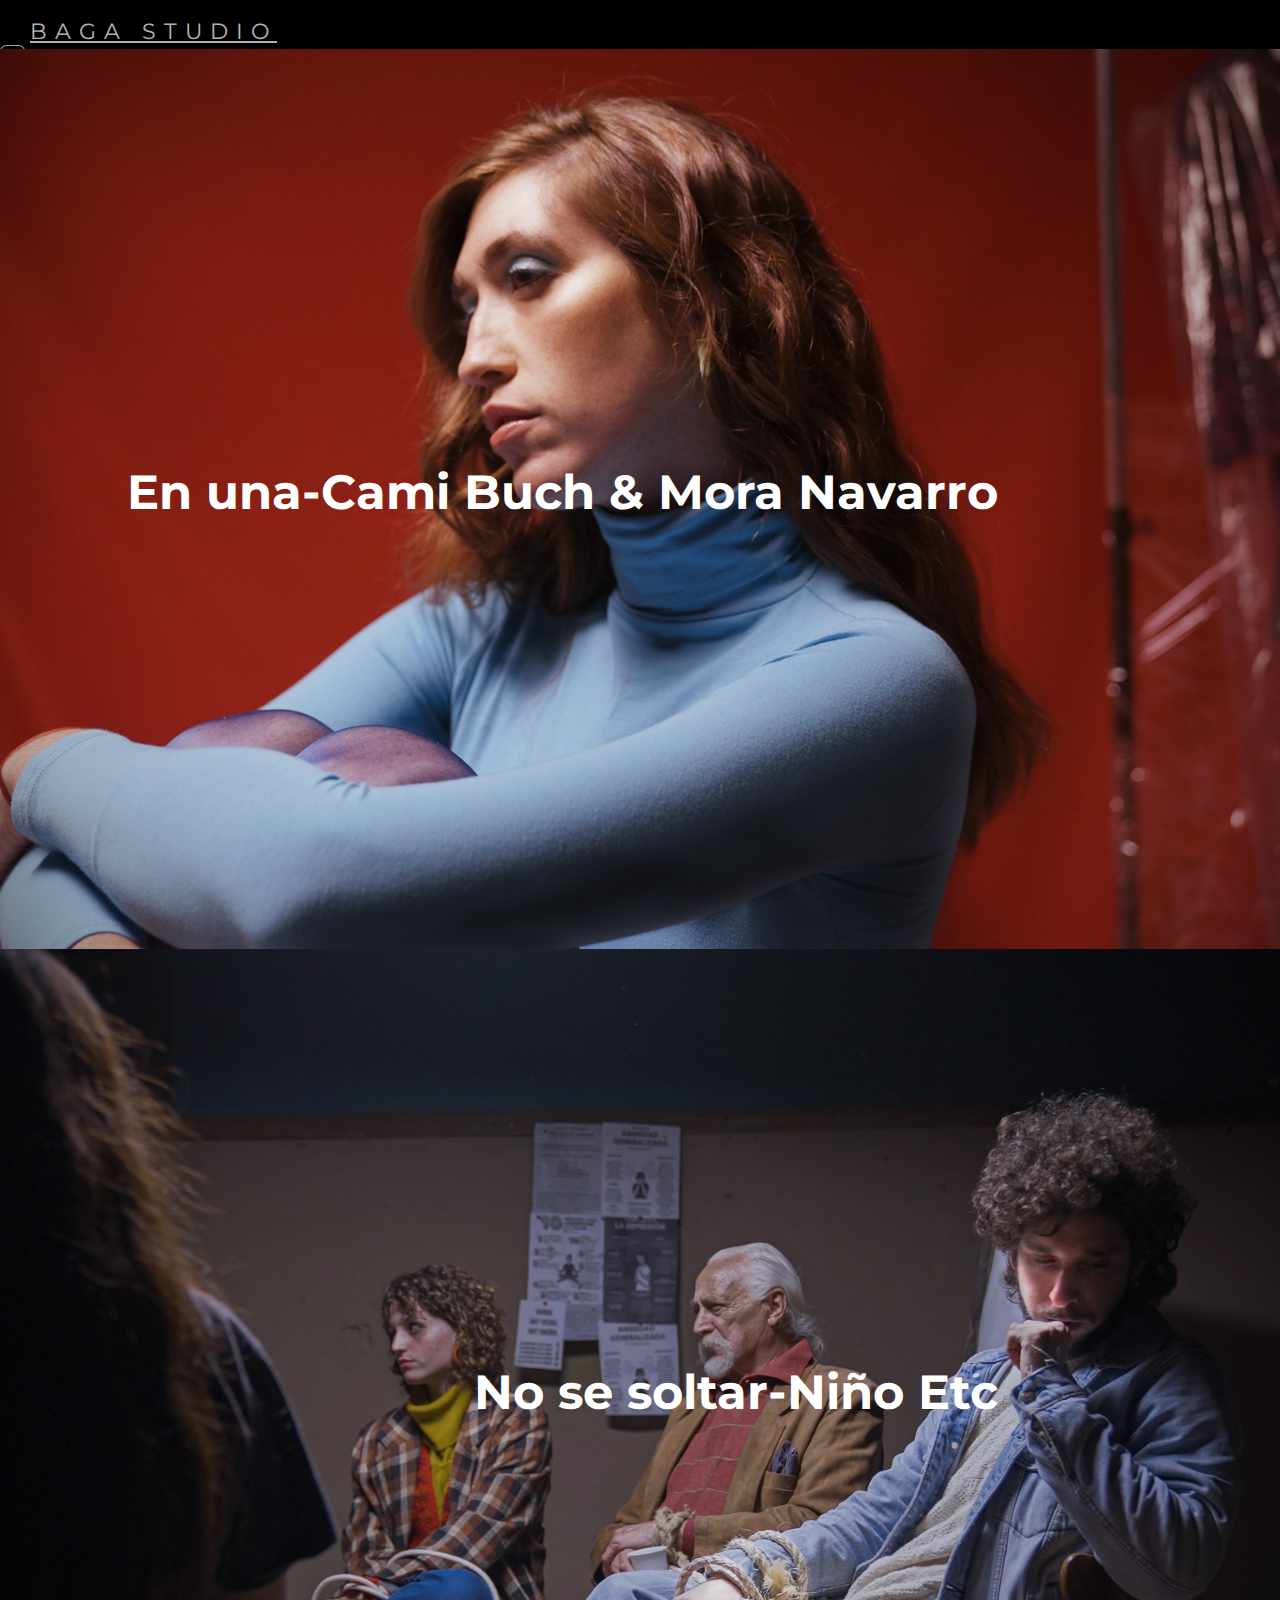
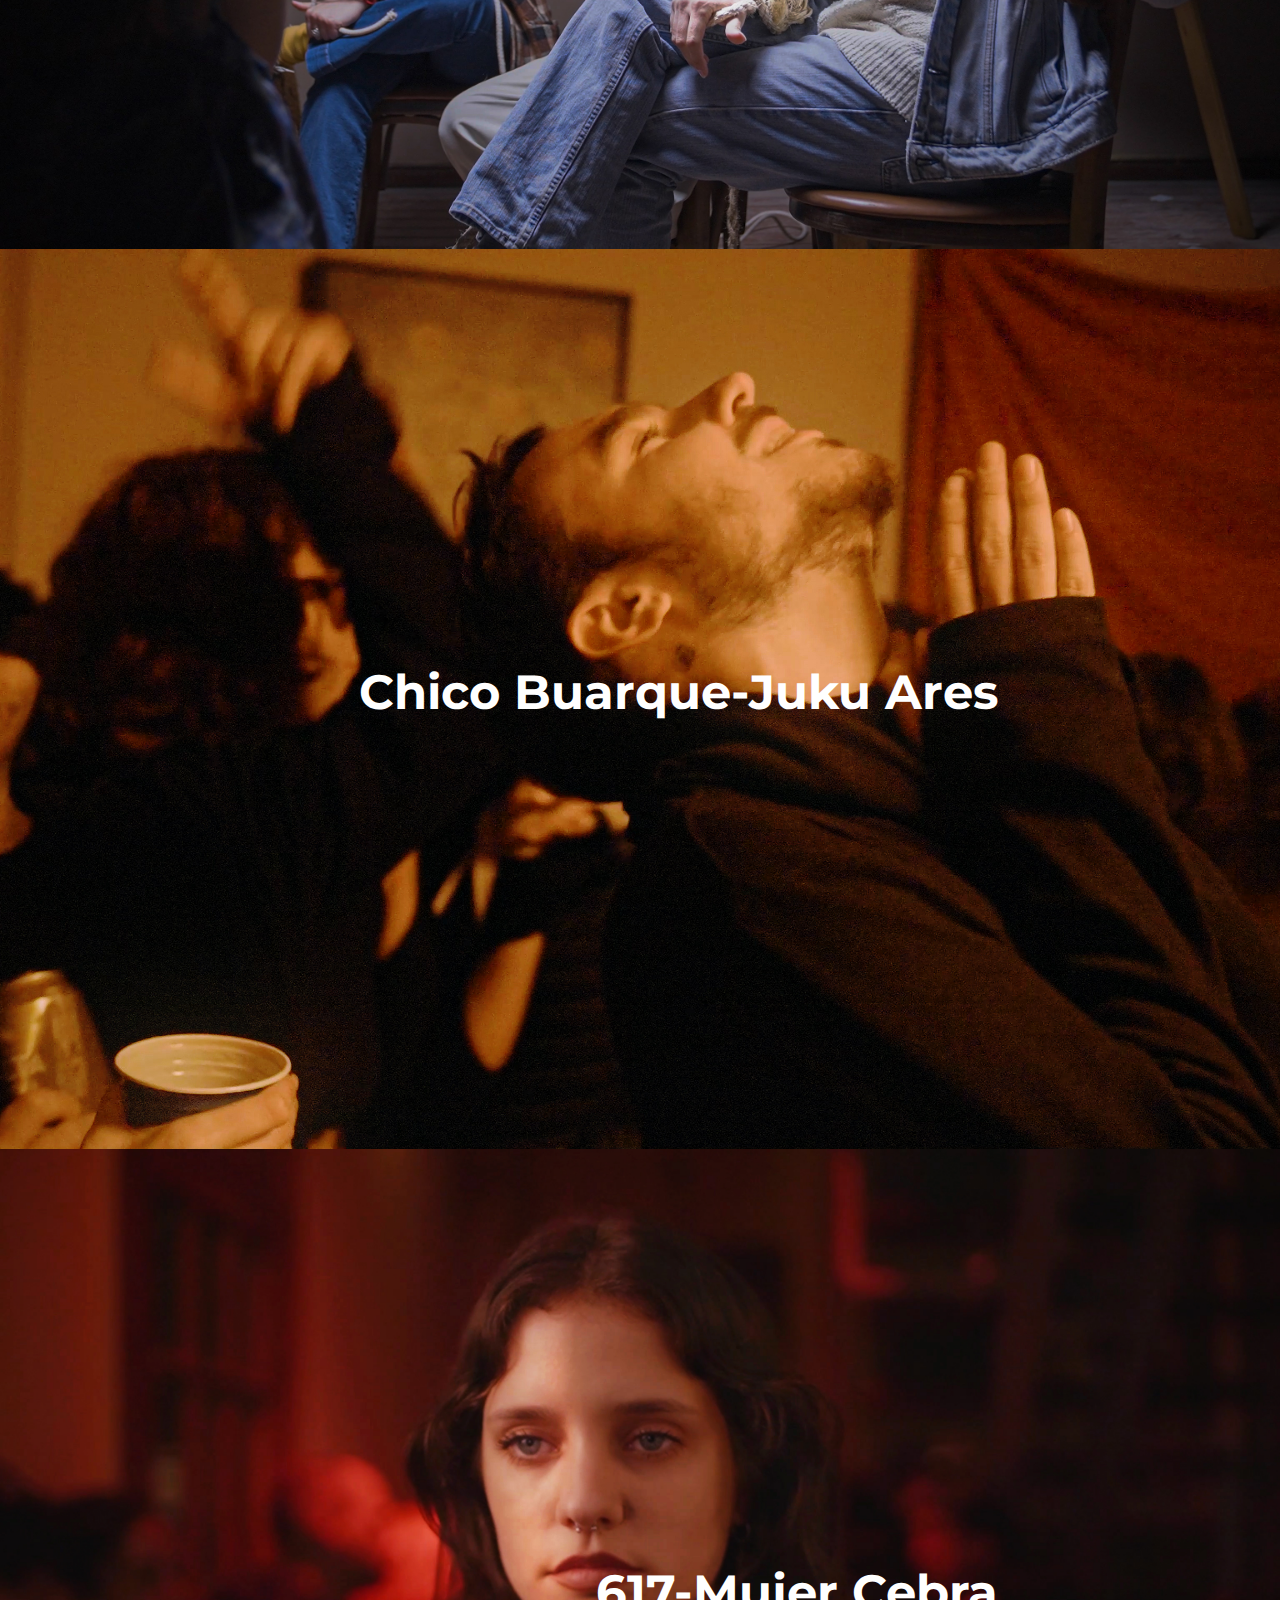
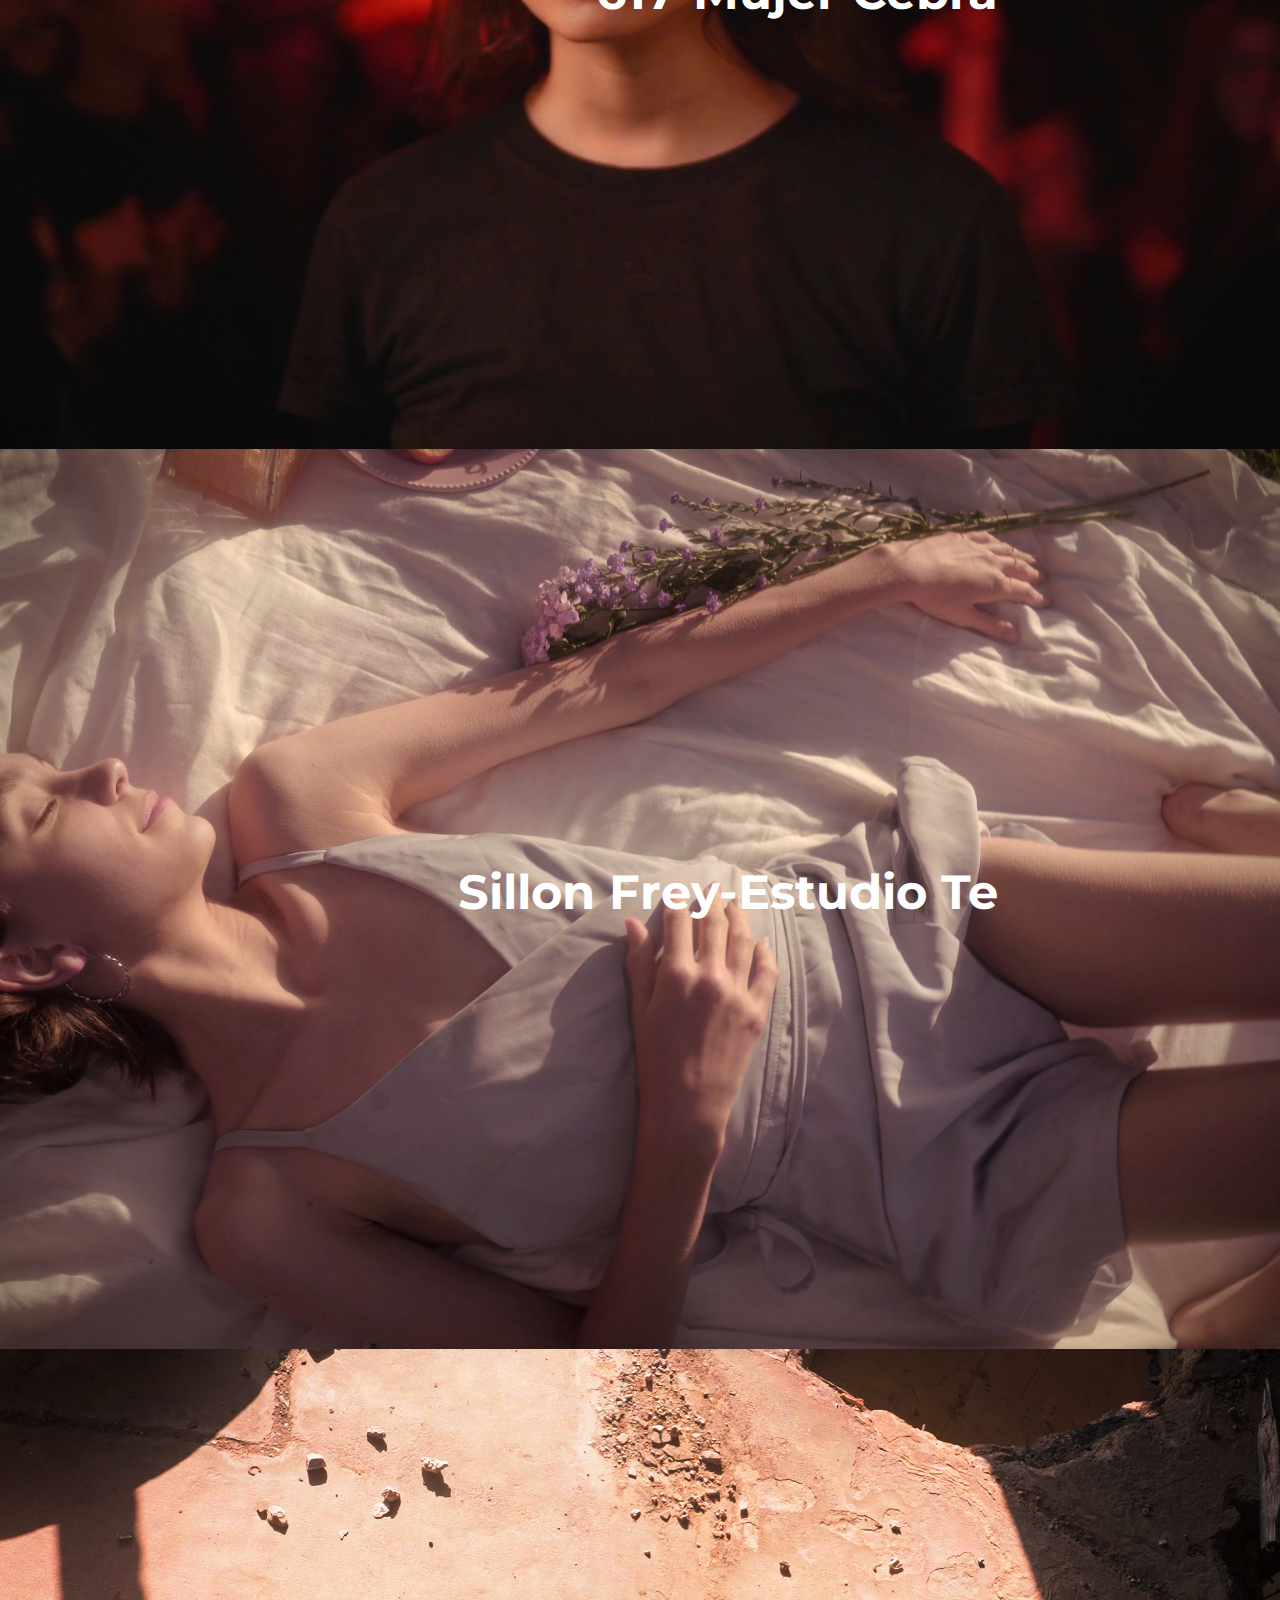
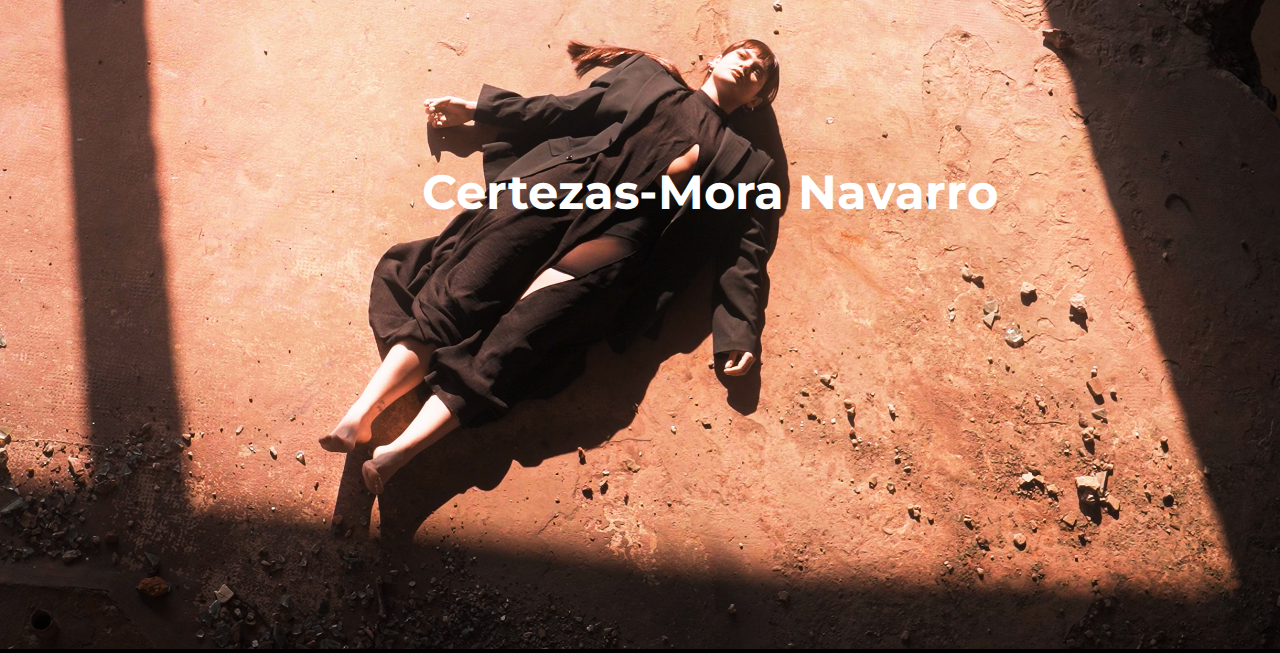
==== commit 07ee23b0: "index code" ====
--- a/index.html
+++ b/index.html
@@ -41,7 +41,7 @@
         <nav class="navbar navbar-light  fixed-top">
             <div class="container-fluid ">
                 <div>
-                    <a id="anchor__bagaStudio__logo" class="navbar-brand baga font" href="./index.html">BAGA STUDIO</a>
+                    <a id="anchor__bagaStudio__logo" class="navbar-brand baga font" href="#">BAGA STUDIO</a>
                 </div>
 
                 <div class="derecha">
@@ -55,28 +55,28 @@
                 </div>
                 <div class="offcanvas offcanvas-end" tabindex="-1" id="offcanvasNavbar"
                     aria-labelledby="offcanvasNavbarLabel">
-                    <div id="btn-close__contenedor" class="offcanvas-header">
-
-                        <button type="button" class="btn-close text-reset" data-bs-dismiss="offcanvas"
+                    <div id="btn-close__contenedor" class="offcanvas-header ">
+
+                        <button type="button" class="btn-close text-reset index__mainMobile__containerX " data-bs-dismiss="offcanvas"
                             aria-label="Close"></button>
                     </div>
                     <div class="offcanvas-body">
-                        <ul class="navbar-nav justify-content-end flex-grow-1 pe-3">
+                        <ul class="navbar-nav justify-content-end flex-grow-1 pe-3  ">
                             <li class="nav-item">
                                 <a class="nav-link active text-underline-hover" aria-current="page"
-                                    href="./index.html">Home</a>
-                            </li>
-                            <li class="nav-item">
-                                <a class="nav-link active" href="./pages/works.html">Clips</a>
-                            </li>
-                            <li class="nav-item"><a class="nav-link active" href="./pages/shortfilms.html">Shotfilms</a>
-
-                            </li>
-                            <li class="nav-item">
-                                <a class="nav-link active" href="./pages/aboutus.html">About Us</a>
-                            </li>
-                            <li class="nav-item">
-                                <a class="nav-link active" href="./pages/contacto.html">Contact</a>
+                                    href="./index.html">HOME</a>
+                            </li>
+                            <li class="nav-item">
+                                <a class="nav-link active" href="./pages/works.html">CLIPS</a>
+                            </li>
+                            <li class="nav-item"><a class="nav-link active" href="./pages/shortfilms.html">SHORTFILMS</a>
+
+                            </li>
+                            <li class="nav-item">
+                                <a class="nav-link active" href="./pages/aboutus.html">ABOUT US</a>
+                            </li>
+                            <li class="nav-item">
+                                <a class="nav-link active" href="./pages/contacto.html">CONTACT</a>
                             </li>
                         </ul>
                     </div>
@@ -128,28 +128,31 @@
 
     <div class="index__mobileMain__container IndexexistoSoloParaMobile">
         <div class="index__logoMobile__container">
-            <h1>BAGA STUDIO</h1>
+            <div>
+                <h1>BAGA STUDIO</h1>
+            </div>
         </div>
 
         <div class="index__mainMobile__container">
             <div>
-                <hr size=6 class="index__menu__hr">
-                <a href="./pages/works.html">
-                    <p>CLIPS</p>
-                </a>
-                <hr size=6 class="index__menu__hr">
-                <a href="./pages/shortfilms.html">
-                    <p>SHORTFILMS</p>
-                </a>
-                <hr size=6 class="index__menu__hr">
-                <a href="./pages/aboutus.html">
-                    <p>ABOUT US</p>
-                </a>
-                <hr size=6 class="index__menu__hr">
-                <a href="./pages/contacto.html">
-                    <p>CONTACT</p>
-                </a>
-                <hr size=6 class="index__menu__hr">
+                <div class="index__menu__containerclips">
+                    <a href="./pages/works.html">
+                        <p>VIDEOCLIPS</p>
+                    </a>
+                </div>
+                <div class="index__menu__container">
+                    <a href="./pages/shortfilms.html">
+                        <p>SHORTFILMS</p>
+                    </a>
+                </div>
+                <div class="index__menu__container">
+                    <a href="./pages/aboutus.html">
+                        <p>ABOUT US</p>
+                    </a>
+                </div>
+                <div class="index__menu__container"> <a href="./pages/contacto.html">
+                        <p>CONTACT</p>
+                    </a></div>
                 <div>
                     <div class="index_redesMobile_container-derecha">
                         <a href="https://www.instagram.com/bagastuddio/" class="logo_insatagramMobile_footer"
@@ -159,8 +162,6 @@
                 </div>
             </div>
         </div>
-
-
     </div>
 
 
--- a/css/styles.css
+++ b/css/styles.css
@@ -150,7 +150,7 @@
 #index__imagenCarrousel__container div {
   position: absolute;
   top: 46%;
-  right: 35%;
+  right: 22%;
   text-align: center;
   cursor: pointer;
 }
@@ -206,7 +206,7 @@
 
 .works__nombresDeArtistas__container div {
   width: 40%;
-  margin-top: 60px;
+  margin-top: 40px;
   margin-bottom: 20px;
 }
 
@@ -242,7 +242,7 @@
 .card__info {
   position: absolute;
   top: 45%;
-  right: 40%;
+  right: 18%;
   cursor: pointer;
   text-align: center;
   width: 60%;
@@ -308,7 +308,7 @@
 .video1__titulo__container {
   position: absolute;
   top: 60%;
-  right: 82%;
+  right: 76%;
   letter-spacing: 5px;
 }
 
@@ -353,7 +353,7 @@
 .video2__titulo__container {
   position: absolute;
   top: 55%;
-  right: 90%;
+  right: 86%;
   letter-spacing: 5px;
 }
 
@@ -499,7 +499,7 @@
 
 .works__nombresDeArtistas__container div h2 {
   margin-top: -15px;
-  margin-left: -260px;
+  margin-left: -415px;
 }
 
 .works__footer {
@@ -592,6 +592,30 @@
   color: white;
   cursor: pointer;
   font-size: 2rem;
+}
+
+@media (max-width: 1401px) {
+  .card_info h3 {
+    font-size: 1.8rem;
+  }
+}
+
+@media (max-width: 1301px) {
+  .card_info h3 {
+    font-size: 1.6rem;
+  }
+}
+
+@media (max-width: 1201px) {
+  .card_info h3 {
+    font-size: 1.4rem;
+  }
+}
+
+@media (max-width: 1101px) {
+  .card_info h3 {
+    font-size: 1.2rem;
+  }
 }
 
 /*
@@ -778,6 +802,7 @@
   width: 100%;
   height: 100%;
   border-radius: 10px;
+  object-fit: cover;
 }
 
 .image-view {
@@ -904,7 +929,13 @@
 }
 
 @media (max-width: 400px) {
-  .navbar > .container, .navbar > .container-fluid, .navbar > .container-lg, .navbar > .container-md, .navbar > .container-sm, .navbar > .container-xl, .navbar > .container-xxl {
+  .navbar > .container,
+  .navbar > .container-fluid,
+  .navbar > .container-lg,
+  .navbar > .container-md,
+  .navbar > .container-sm,
+  .navbar > .container-xl,
+  .navbar > .container-xxl {
     flex-direction: column;
   }
 }
@@ -1053,7 +1084,13 @@
 
 @media (max-width: 769px) {
   .works__nombresDeArtistas__container div {
-    margin-top: 70px;
+    margin-top: 40px;
+  }
+}
+
+@media (max-width: 769px) {
+  .works__nombresDeArtistas__container div {
+    margin-top: 20px;
   }
 }
 
@@ -1133,6 +1170,7 @@
 @media (max-width: 1200px) {
   .works__nombresDeArtistas__container div h2 {
     margin-left: -285px;
+    margin-top: 60px;
   }
 }
 
@@ -1218,7 +1256,7 @@
 
 @media (max-width: 601px) {
   .works__nombresDeArtistas__container div h2 {
-    font-size: 35px;
+    font-size: 25px;
     margin-left: -105px;
   }
 }
@@ -1231,27 +1269,15 @@
 
 @media (max-width: 501px) {
   .works__nombresDeArtistas__container div h2 {
-    font-size: 30px;
+    font-size: 26px;
     margin-left: -70px;
   }
 }
 
 @media (max-width: 451px) {
   .works__nombresDeArtistas__container div h2 {
-    font-size: 30px;
+    font-size: 26px;
     margin-left: -60px;
-  }
-}
-
-@media (max-width: 401px) {
-  .works__nombresDeArtistas__container div h2 {
-    margin-left: -15px;
-  }
-}
-
-@media (max-width: 351px) {
-  .works__nombresDeArtistas__container div h2 {
-    margin-left: -23px;
   }
 }
 
@@ -1312,7 +1338,7 @@
 
 @media (max-width: 600px) {
   .shortfilms__titulo {
-    font-size: 35px;
+    font-size: 25px;
   }
 }
 
@@ -1337,7 +1363,7 @@
 @media (max-width: 500px) {
   .shortfilms__titulo {
     margin-top: -35px;
-    font-size: 30px;
+    font-size: 26px;
   }
   .shortfilms__videos__container {
     margin-top: -13px;
@@ -1353,50 +1379,14 @@
 
 @media (max-width: 400px) {
   .shortfilms__titulo {
-    margin-top: -30px;
-    margin-left: 16px;
-  }
-}
-
-@media (max-width: 390px) {
-  .shortfilms__titulo {
-    margin-left: 13px;
-  }
-}
-
-@media (max-width: 380px) {
-  .shortfilms__titulo {
-    margin-left: 4px;
-  }
-}
-
-@media (max-width: 370px) {
-  .shortfilms__titulo {
-    margin-left: 0px;
+    text-align: center;
+    margin-left: -39px;
   }
 }
 
 @media (max-width: 360px) {
   .shortfilms__titulo {
-    margin-left: -5px;
-  }
-}
-
-@media (max-width: 350px) {
-  .shortfilms__titulo {
-    margin-left: -10px;
-  }
-}
-
-@media (max-width: 340px) {
-  .shortfilms__titulo {
-    margin-left: -15px;
-  }
-}
-
-@media (max-width: 330px) {
-  .shortfilms__titulo {
-    margin-left: -20px;
+    margin-left: -35px;
   }
 }
 
@@ -1558,71 +1548,63 @@
 
 @media (max-width: 1300px) {
   .video1__titulo__container {
-    right: 81%;
+    right: 74%;
   }
   .video2__titulo__container {
-    right: 89%;
+    right: 86%;
   }
 }
 
 @media (max-width: 1200px) {
   .video1__titulo__container {
-    right: 80%;
+    right: 70%;
   }
   .video2__titulo__container {
-    right: 88%;
+    right: 81%;
   }
 }
 
 @media (max-width: 1100px) {
   .video1__titulo__container {
-    right: 78%;
+    right: 64%;
   }
   .video2__titulo__container {
-    right: 86%;
-  }
-}
-
-@media (max-width: 1000px) {
-  .video1__titulo__container {
-    right: 75%;
-  }
-  .video2__titulo__container {
-    right: 85.5%;
+    right: 80%;
     top: 43%;
   }
 }
 
 @media (max-width: 900px) {
   .video1__titulo__container {
-    right: 73%;
+    right: 62%;
   }
   .video2__titulo__container {
-    right: 84%;
+    right: 78%;
     top: 41%;
   }
 }
 
 @media (max-width: 850px) {
+  .video2__titulo__container {
+    right: 78%;
+  }
+}
+
+@media (max-width: 802px) {
   .video1__titulo__container {
-    right: 70%;
+    right: 60%;
   }
   .video2__titulo__container {
-    right: 81%;
-  }
-}
-
-@media (max-width: 800px) {
+    right: 78%;
+    top: 38%;
+  }
+}
+
+@media (max-width: 771px) {
   .video1__titulo__container {
-    right: 68%;
-  }
-  .video2__titulo__container {
-    right: 82%;
-    top: 38%;
-  }
-}
-
-@media (max-width: 771px) {
+    right: 58%;
+    top: 55%;
+  }
   .video2__titulo__container {
     right: 81%;
     top: 36%;
@@ -1631,9 +1613,8 @@
 
 @media (max-width: 768px) {
   .video1__titulo__container {
-    position: absolute;
-    top: 50%;
-    right: 61%;
+    right: 56%;
+    top: 55%;
   }
   .video2__titulo__container {
     position: absolute;
@@ -1653,69 +1634,101 @@
 }
 
 @media (max-width: 700px) {
+  .video1__titulo__container {
+    right: 50%;
+    top: 50%;
+  }
   .video2__titulo__container {
-    right: 76%;
+    right: 72%;
     top: 33%;
   }
 }
 
 @media (max-width: 600px) {
+  .video1__titulo__container {
+    right: 56%;
+    top: 48%;
+  }
   .video2__titulo__container {
     right: 76%;
     top: 32%;
   }
 }
 
-@media (max-width: 580px) {
-  .video2__titulo__container {
-    right: 82%;
-    top: 30%;
-  }
-}
-
-@media (max-width: 550px) {
+@media (max-width: 592px) {
+  .video1__titulo__container {
+    right: 59%;
+    top: 48%;
+  }
   .video2__titulo__container {
     right: 80%;
-    top: 27%;
-  }
-}
-
-@media (max-width: 480px) {
-  .video2__titulo__container {
-    right: 81%;
-    top: 25%;
-  }
-}
-
-@media (max-width: 593px) {
-  .video1__titulo__container {
-    position: absolute;
-    top: 47%;
-    right: 68%;
+    top: 30%;
   }
 }
 
 @media (max-width: 550px) {
   .video1__titulo__container {
-    position: absolute;
-    top: 45%;
-    right: 65%;
-  }
-}
-
-@media (max-width: 550px) {
+    right: 57%;
+    top: 44%;
+  }
+  .video2__titulo__container {
+    right: 78%;
+    top: 27%;
+  }
+}
+
+@media (max-width: 482px) {
   .video1__titulo__container {
-    position: absolute;
-    top: 42%;
-    right: 62%;
-  }
-}
-
-@media (max-width: 480px) {
+    right: 56%;
+    top: 38%;
+  }
+  .video2__titulo__container {
+    right: 74%;
+    top: 27%;
+  }
+}
+
+@media (max-width: 453px) {
   .video1__titulo__container {
-    position: absolute;
-    top: 40%;
-    right: 67%;
+    right: 56%;
+    top: 31%;
+  }
+  .video2__titulo__container {
+    right: 74%;
+    top: 24%;
+  }
+}
+
+@media (max-width: 434px) {
+  .video1__titulo__container {
+    right: 56%;
+    top: 36%;
+  }
+  .video2__titulo__container {
+    right: 74%;
+    top: 24%;
+  }
+}
+
+@media (max-width: 409px) {
+  .video1__titulo__container {
+    right: 50%;
+    top: 30%;
+  }
+  .video2__titulo__container {
+    right: 72%;
+    top: 24%;
+  }
+}
+
+@media (max-width: 376px) {
+  .video1__titulo__container {
+    right: 50%;
+    top: 30%;
+  }
+  .video2__titulo__container {
+    right: 72%;
+    top: 20%;
   }
 }
 
@@ -1779,22 +1792,12 @@
 }
 
 @media (max-width: 450px) {
-  .video2__titulo__container {
-    position: absolute;
-    top: 23%;
-    right: 80%;
-  }
   .textoOficialSelection__shortfilms {
     font-size: 11px;
   }
   .shortfilms__premios__container div img {
     width: 150px;
     height: 140px;
-  }
-  .video1__titulo__container {
-    position: absolute;
-    top: 37%;
-    right: 64%;
   }
 }
 
@@ -1835,47 +1838,19 @@
     justify-content: flex-start;
   }
   .video2__titulo__container {
-    top: 36%;
+    top: 34%;
   }
   .shortfilms__premios__container div {
     margin-bottom: -10px;
   }
   .video1__titulo__container {
     position: absolute;
-    top: 35%;
-  }
-}
-
-@media (max-width: 375px) {
+    right: 44%;
+  }
+}
+
+@media (max-width: 340px) {
   .video2__titulo__container {
-    top: 34%;
-  }
-  .video1__titulo__container {
-    position: absolute;
-    top: 34%;
-  }
-}
-
-@media (max-width: 360px) {
-  .video1__titulo__container {
-    right: 60%;
-  }
-}
-
-@media (max-width: 350px) {
-  .video2__titulo__container {
-    top: 31%;
-    right: 78%;
-  }
-  .video1__titulo__container {
-    position: absolute;
-    top: 33%;
-  }
-}
-
-@media (max-width: 330px) {
-  .video1__titulo__container {
-    right: 55%;
     top: 31%;
   }
 }
@@ -1938,7 +1913,7 @@
 
 @media (max-width: 600px) {
   #aboutUs__titulo__container h2 {
-    font-size: 35px;
+    font-size: 25px;
     margin-left: -40px;
     margin-top: 15px;
   }
@@ -1946,7 +1921,7 @@
 
 @media (max-width: 500px) {
   #aboutUs__titulo__container h2 {
-    font-size: 30px;
+    font-size: 26px;
   }
 }
 
@@ -2047,13 +2022,13 @@
 
 @media (max-width: 600px) {
   .contacto__titulo {
-    font-size: 35px;
+    font-size: 25px;
   }
 }
 
 @media (max-width: 500px) {
   .contacto__titulo {
-    font-size: 30px;
+    font-size: 26px;
   }
 }
 
@@ -2121,6 +2096,10 @@
 }
 
 .IndexexistoSoloParaMobile {
+  display: none;
+}
+
+.works__redesMobile__container {
   display: none;
 }
 
@@ -2135,6 +2114,9 @@
         grid-template-areas: 
             "index__logoMobile__container"; 
     }*/
+  .IndexexistoSoloParaMobile {
+    display: block;
+  }
   .index_mobileMain_container {
     display: grid;
     grid-template-columns: 1fr;
@@ -2145,9 +2127,6 @@
   }
   .index_logoMobile_container {
     grid-area: index_logoMobile_container;
-    display: flex;
-    justify-content: center;
-    align-items: center;
   }
   .index_mainMobilecontainer {
     grid-area: indexmainMobile_container;
@@ -2164,32 +2143,86 @@
   .carrousel__index__desaparecerMobile {
     display: none;
   }
-  .IndexexistoSoloParaMobile {
-    display: flex;
-    flex-direction: column;
-    color: white;
-  }
-  #index__container__general img {
-    display: none;
-  }
+  /*
+    .IndexexistoSoloParaMobile{
+        display:flex;
+        flex-direction: column;
+        color: white;
+    }
+#index__container__general img{
+    display:none;
+}
+    }*/
   .index__logoMobile__container {
     width: 100%;
-    height: 40px;
+    height: 110px;
     display: flex;
     justify-content: center;
     align-items: center;
-    margin-top: 90px;
+    margin-top: 12px;
     margin-bottom: 40px;
   }
-  .index__menu__hr {
-    color: #850808;
-  }
+  .index__menu__containerclips {
+    /* height: 100px;
+     width: 90px;
+     left: 0px;
+     top: 138px;
+     ;*/
+    width: 28px;
+    height: 80px;
+    left: 55px;
+    top: 232px;
+    border-bottom: 2px solid #850808;
+    font-family: 'Montserrat';
+    font-style: normal;
+    font-weight: 400;
+    font-size: 30px;
+    line-height: 37px;
+    display: flex;
+    align-items: center;
+    text-align: center;
+    letter-spacing: 0.245em;
+    color: #FFFFFF;
+  }
+  .index__logoMobile__container div {
+    width: 71%;
+    height: 100%;
+    border-bottom: #850808 3px solid;
+  }
+}
+
+.index__menu__container {
+  width: 28px;
+  height: 80px;
+  left: 55px;
+  top: 232px;
+  border-bottom: 2px solid #850808;
+  font-family: 'Montserrat';
+  font-style: normal;
+  font-weight: 400;
+  font-size: 30px;
+  line-height: 37px;
+  display: flex;
+  align-items: center;
+  text-align: center;
+  letter-spacing: 0.245em;
+  color: #FFFFFF;
 }
 
 .index__logoMobile__container h1 {
-  font-family: "Montserrat";
-  font-size: 27px;
+  position: absolute;
+  width: 100%;
+  height: 95px;
+  left: 0px;
+  top: 68px;
   color: white;
+  font-family: 'Montserrat';
+  font-style: normal;
+  font-weight: 600;
+  font-size: 35px;
+  line-height: 44px;
+  text-align: center;
+  letter-spacing: 0.245em;
 }
 
 .index__mainMobile__container {
@@ -2201,26 +2234,27 @@
 }
 
 .index__mainMobile__container div {
-  width: 80%;
+  width: 60%;
   display: flex;
   flex-direction: column;
   justify-content: center;
   align-items: center;
   text-align: center;
+  margin-bottom: 20px;
 }
 
 .index__mainMobile__container div a {
   text-decoration: none;
 }
 
-hr {
-  width: 100%;
-  color: white;
-}
-
 .index__mainMobile__container div a p {
-  font-family: "Montserrat";
-  font-size: 1.3rem;
+  /* font-size: $tFuenteInfoCardsClipsTablet;*/
+  font-family: Montserrat;
+  font-size: 30px;
+  font-weight: 400;
+  line-height: 37px;
+  letter-spacing: 0.245em;
+  text-align: center;
 }
 
 .index__btnMobile__container {
@@ -2240,18 +2274,280 @@
   background-color: black;
 }
 
+@media (max-width: 633px) {
+  .index__logoMobile__container {
+    width: 100%;
+    height: 90px;
+    display: flex;
+    justify-content: center;
+    align-items: center;
+    margin-top: 12px;
+    margin-bottom: 40px;
+  }
+  .index__logoMobile__container h1 {
+    position: absolute;
+    width: 100%;
+    height: 95px;
+    left: 0px;
+    top: 68px;
+    color: white;
+    font-family: 'Montserrat';
+    font-style: normal;
+    font-weight: 600;
+    font-size: 30px;
+    line-height: 44px;
+    text-align: center;
+    letter-spacing: 0.245em;
+  }
+  .index__mainMobile__container div a p {
+    font-family: "Montserrat";
+    font-family: Montserrat;
+    font-size: 20px;
+    font-weight: 400;
+    line-height: 37px;
+    letter-spacing: 0.245em;
+    text-align: center;
+  }
+}
+
+@media (max-width: 404px) {
+  .index__logoMobile__container h1 {
+    position: absolute;
+    width: 100%;
+    height: 95px;
+    left: 0px;
+    top: 68px;
+    color: white;
+    font-family: 'Montserrat';
+    font-style: normal;
+    font-weight: 600;
+    font-size: 25px;
+    line-height: 44px;
+    text-align: center;
+    letter-spacing: 0.245em;
+  }
+  .index__mainMobile__container div a p {
+    font-family: "Montserrat";
+    font-size: 16px;
+    font-weight: 400;
+    line-height: 37px;
+    letter-spacing: 0.245em;
+    text-align: center;
+  }
+  .offcanvas {
+    position: fixed;
+    bottom: 0;
+    z-index: 1045;
+    display: flex;
+    flex-direction: column;
+    max-width: 100%;
+    visibility: hidden;
+    background-color: black;
+    background-clip: padding-box;
+    outline: 0;
+    transition: transform .3s ease-in-out;
+  }
+}
+
 @media (max-width: 400px) {
   .logo__insatagram__navbar {
     display: none;
   }
 }
 
-@media (max-width: 1024px) {
-  #index__imagenCarrousel__container div h5 {
-    font-size: 2.8rem;
-  }
-  #index__imagenCarrousel__container div {
-    right: 29%;
-  }
-}
+@media (max-width: 399px) {
+  .works__redesMobile__container {
+    display: flex;
+    justify-content: center;
+    align-items: center;
+    width: 100%;
+    padding-top: 30px;
+  }
+  .navbar-nav {
+    align-items: center;
+  }
+  .offcanvas-header .btn-close {
+    margin-right: 80px;
+  }
+  .offcanvas-header .btn-close {
+    margin-right: 130px;
+  }
+}
+
+@media (max-width: 375px) {
+  .offcanvas-header .btn-close {
+    margin-right: 120px;
+  }
+}
+
+@media (max-width: 358px) {
+  .offcanvas-header .btn-close {
+    margin-right: 100px;
+  }
+}
+
+@media (max-width: 328px) {
+  .offcanvas-header .btn-close {
+    margin-right: 80px;
+  }
+  .offcanvas-header .btn-close .index__mainMobile__container div a p {
+    font-family: "Montserrat";
+    font-size: 14px;
+    font-weight: 400;
+    line-height: 37px;
+    letter-spacing: 0.245em;
+    text-align: center;
+  }
+  .offcanvas-header .btn-close .index__logoMobile__container {
+    width: 100%;
+    height: 0px;
+    display: flex;
+    justify-content: center;
+    align-items: center;
+    margin-top: 12px;
+    margin-bottom: 40px;
+  }
+}
+
+@media (max-width: 310px) {
+  .offcanvas-header .btn-close {
+    margin-right: 70px;
+  }
+}
+
+/*
+@media (max-width:1024px) {
+    #index__imagenCarrousel__container div h5 {
+        font-size: 2.8rem;
+    }
+
+    #index__imagenCarrousel__container div {
+        right: 29%;
+    }
+}
+@media (max-width:1024px) {
+   .index__mainMobile__container div a p {
+    font-family: $tipografiaInfoCards;
+   /* font-size: $tFuenteInfoCardsClipsTablet;
+    font-family: Montserrat;
+font-size: 25px;
+font-weight: 400;
+line-height: 37px;
+letter-spacing: 0.245em;
+text-align: center;
+}
+.navbar-nav {
+    align-items: center;
+}
+
+
+}
+*/
+/*
+@media (max-width:375px) {
+
+    .works__redesMobile__container {
+        display: flex;
+        justify-content: center;
+        align-items: center;
+        width: 100%;
+    }
+
+    }.works__redesMobile__container div {
+        display: flex;
+        justify-content: center;
+        align-items: center;
+        width: 40%;
+        margin-top: 40px;
+    }
+
+    .index__logoMobile__container {
+        width: 100%;
+        height: 40px;
+        display: flex;
+        justify-content: center;
+        align-items: center;
+        margin-top: 20px;
+        margin-bottom: 20px;
+        
+    }
+    
+
+    
+        .index__logoMobile__container h1 {
+            position: absolute;
+            width: 100%;
+            height: 95px;
+            left: 0px;
+            top: 68px;
+            color: white;
+            font-family: 'Montserrat';
+            font-style: normal;
+            font-weight: 600;
+            font-size: 20px;
+            line-height: 44px;
+            text-align: center;
+            letter-spacing: 0.245em;
+        }
+.index__mainMobile__container div a p {
+    font-family: $tipografiaInfoCards;
+   /* font-size: $tFuenteInfoCardsClipsTablet;
+    font-family: Montserrat;
+font-size: 14px;
+font-weight: 400;
+line-height: 37px;
+letter-spacing: 0.245em;
+text-align: center;
+margin-top: 0px;
+}
+.index__menu__container {
+    height: 40px;
+    width: 90px;
+    left: 0px;
+    top: 138px;
+  
+
+}
+.index__menu__containerClips {
+    height: 40px;
+    width: 40px;
+    left: 0px;
+    top: 138px;
+   
+    
+
+}
+
+}
+
+
+@media (max-width:300px) {
+
+
+    .index__logoMobile__container h1 {
+        position: absolute;
+        width: 100%;
+        height: 95px;
+        left: 0px;
+        top: 68px;
+        color: white;
+        font-family: 'Montserrat';
+        font-style: normal;
+        font-weight: 600;
+        font-size: 20px;
+        line-height: 44px;
+        text-align: center;
+        letter-spacing: 0.245em;
+    }
+
+.index__mainMobile__container div a p {
+    font-family: "Montserrat";
+    font-family: Montserrat;
+    font-size: 15px;
+    font-weight: 400;
+    line-height: 37px;
+    letter-spacing: 0.245em;
+    text-align: center;
+}
+} */
 /*# sourceMappingURL=styles.css.map */